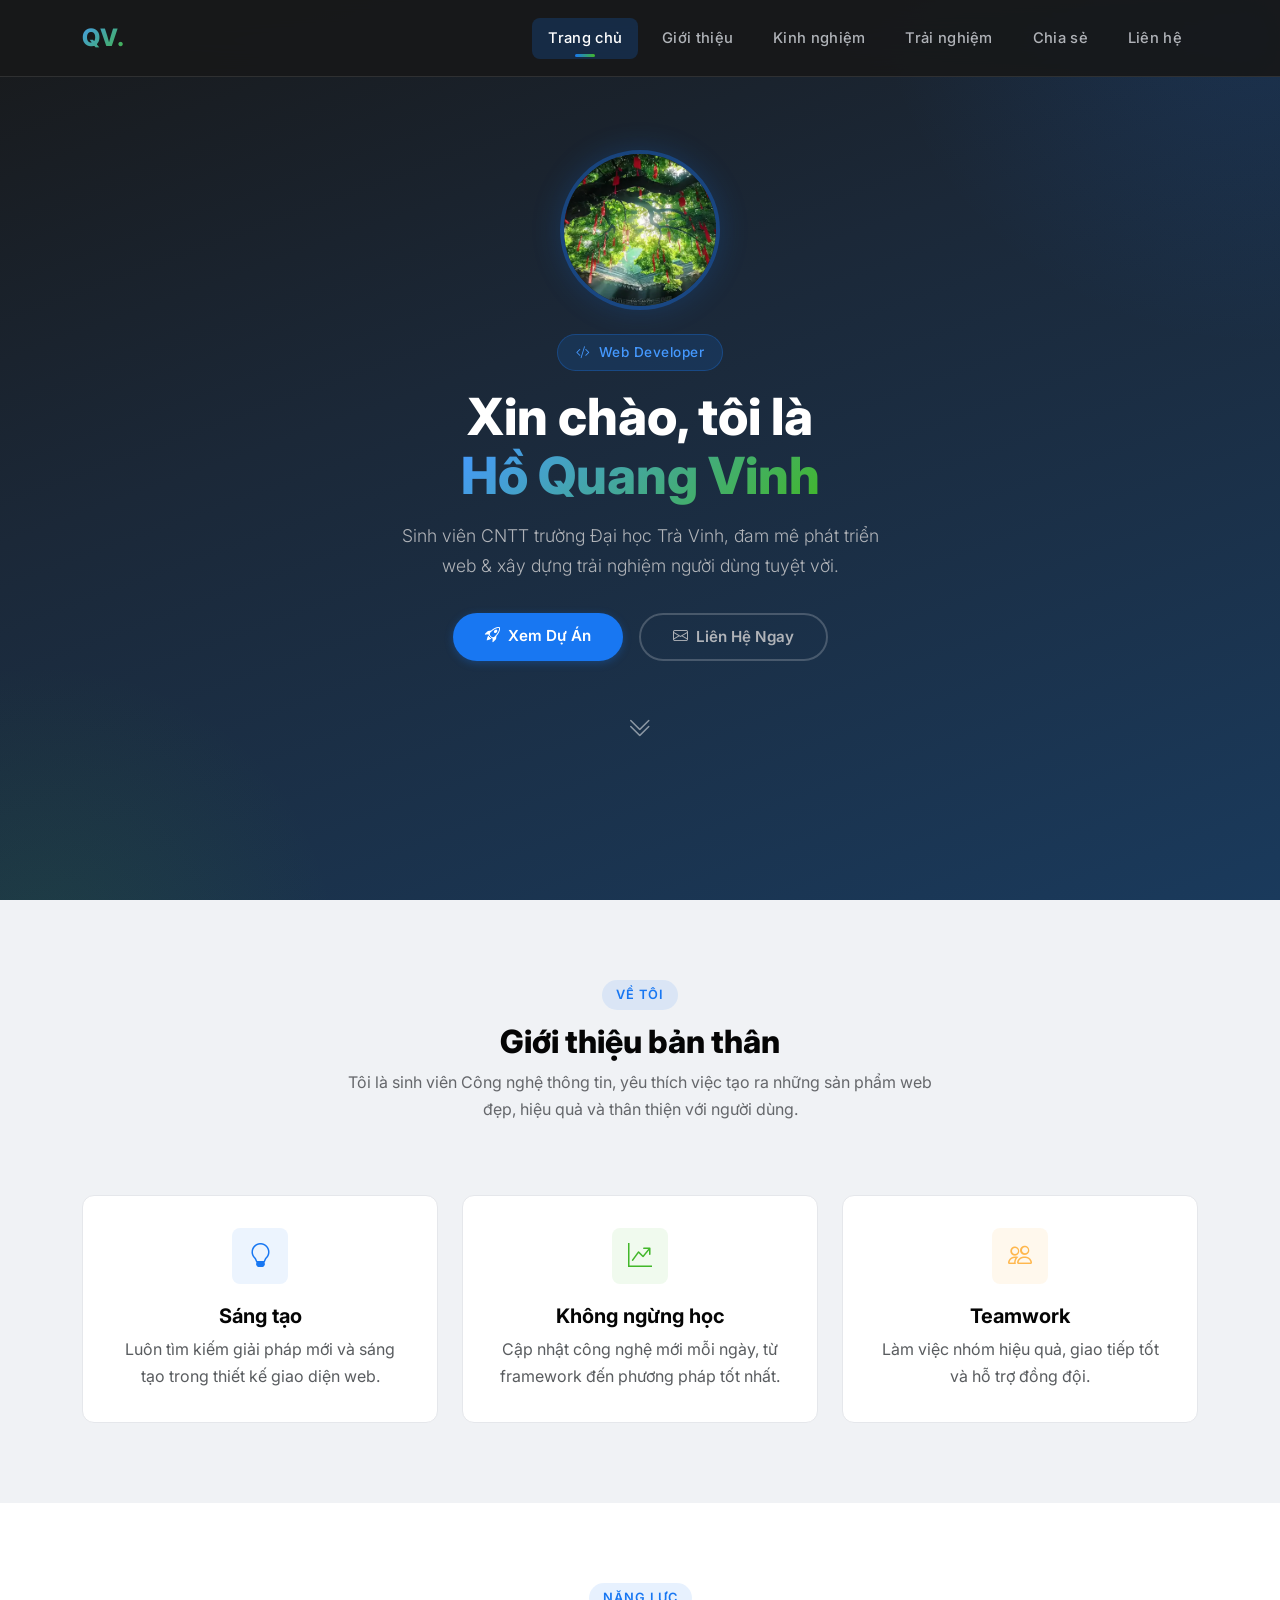
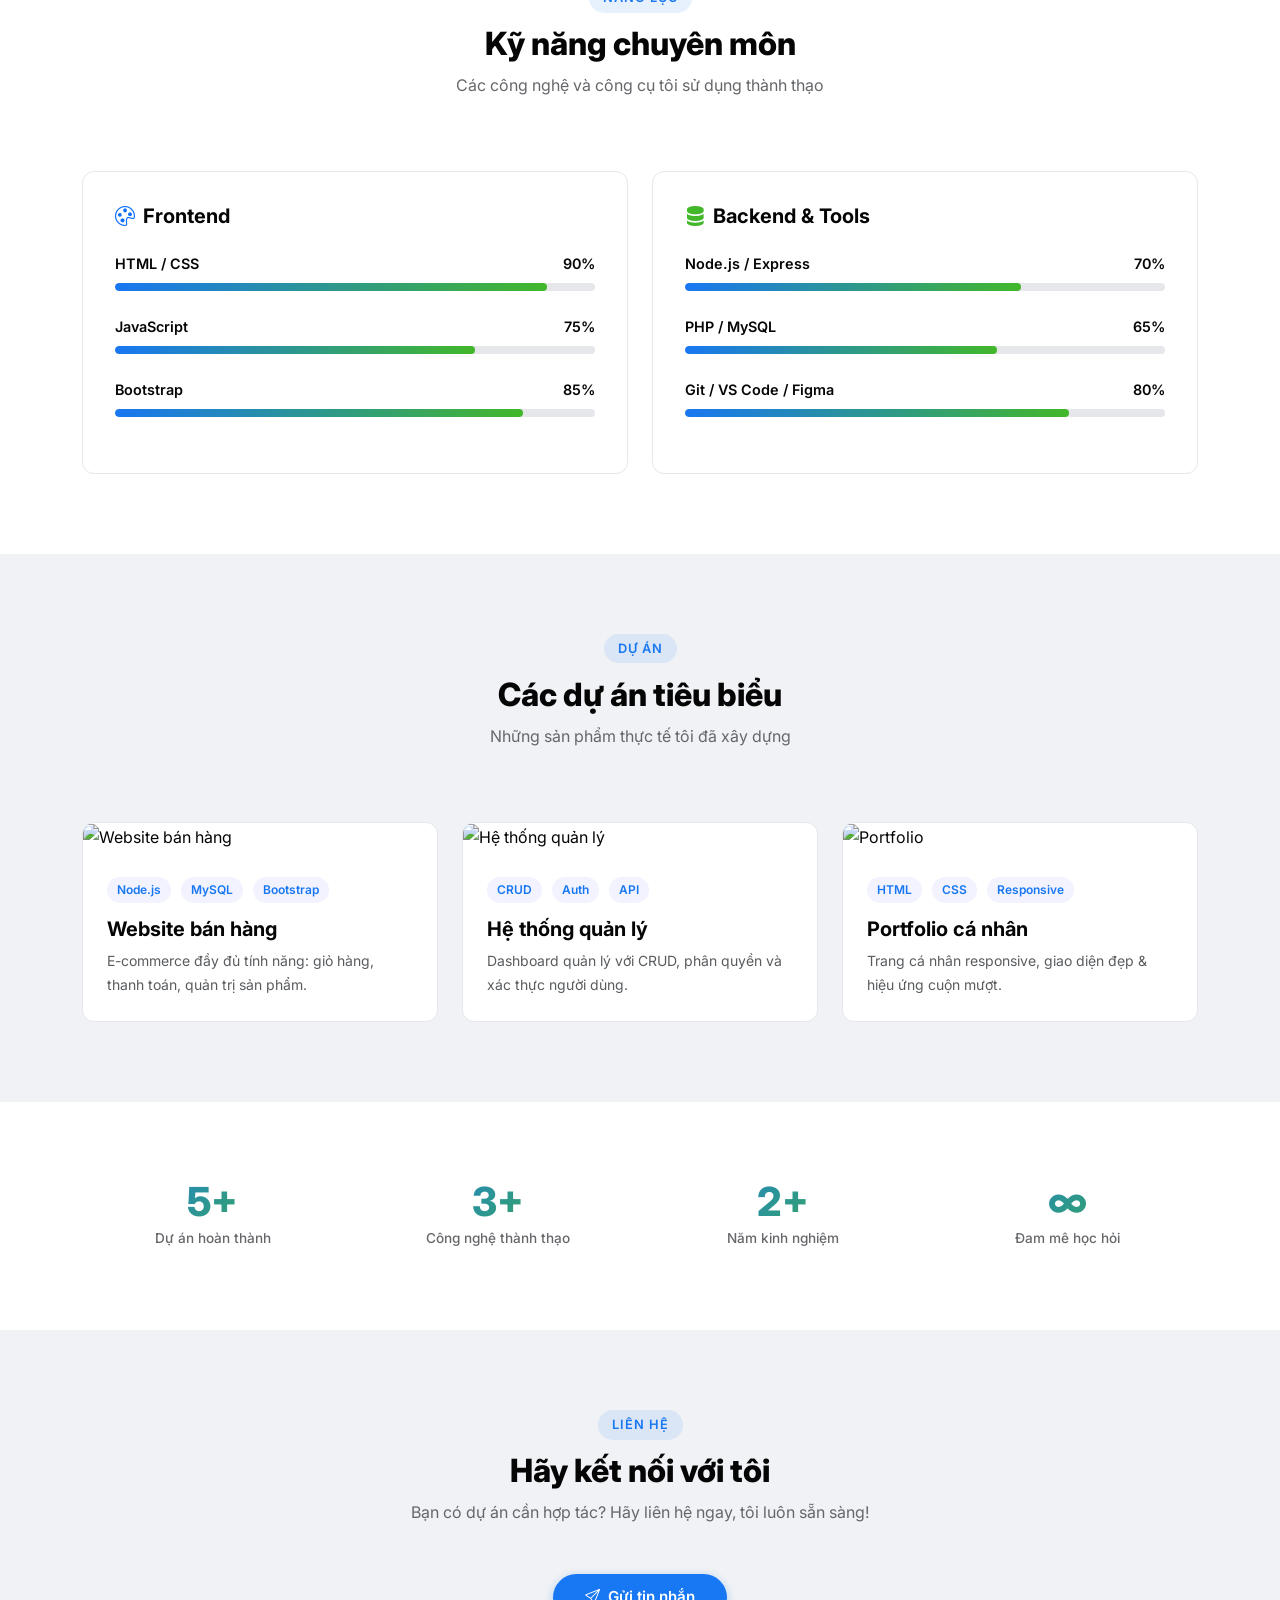
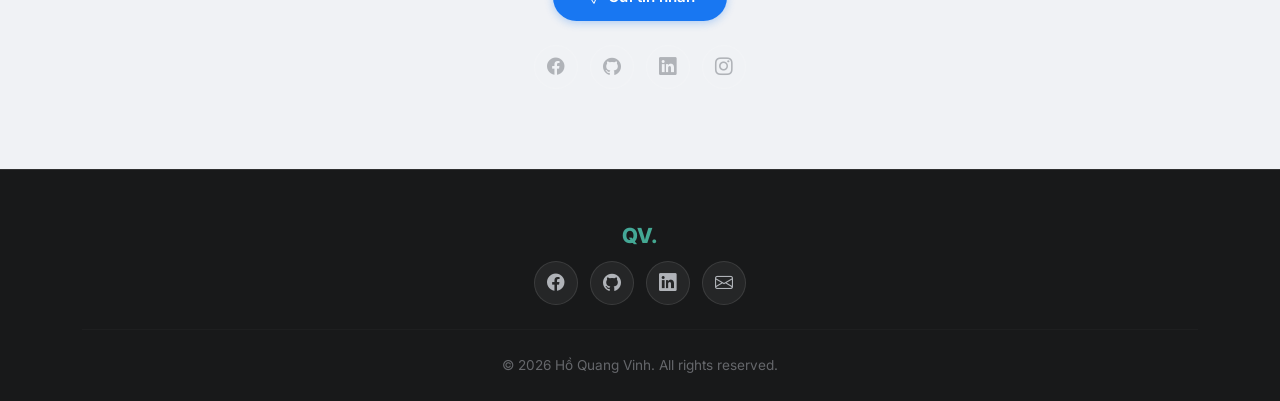
==== web_gtbt/index.html @ b5b209b2 "Upload du an Portfolio va Webme" ====
<!DOCTYPE html>
<html lang="vi">
<head>
    <meta charset="UTF-8">
    <meta name="viewport" content="width=device-width, initial-scale=1.0">
    <title>Hồ Quang Vinh | Portfolio</title>
    <meta name="description" content="Portfolio cá nhân của Hồ Quang Vinh - Sinh viên CNTT, Web Developer đam mê xây dựng trải nghiệm người dùng tuyệt vời.">

    <!-- Bootstrap 5.3 -->
    <link href="https://cdn.jsdelivr.net/npm/bootstrap@5.3.0/dist/css/bootstrap.min.css" rel="stylesheet">
    <!-- Bootstrap Icons -->
    <link href="https://cdn.jsdelivr.net/npm/bootstrap-icons@1.11.0/font/bootstrap-icons.css" rel="stylesheet">
    <!-- Custom CSS -->
    <link href="style.css" rel="stylesheet">
</head>
<body>

<!-- Navbar -->
<nav class="navbar navbar-expand-lg navbar-dark fixed-top navbar-portfolio" id="mainNav">
    <div class="container">
        <a class="navbar-brand" href="index.html">QV.</a>
        <button class="navbar-toggler border-0" data-bs-toggle="collapse" data-bs-target="#navMenu">
            <span class="navbar-toggler-icon"></span>
        </button>
        <div class="collapse navbar-collapse" id="navMenu">
            <ul class="navbar-nav ms-auto">
                <li class="nav-item"><a class="nav-link active" href="index.html">Trang chủ</a></li>
                <li class="nav-item"><a class="nav-link" href="Gioithieu.html">Giới thiệu</a></li>
                <li class="nav-item"><a class="nav-link" href="Kinhnghiem.html">Kinh nghiệm</a></li>
                <li class="nav-item"><a class="nav-link" href="Trainghiem.html">Trải nghiệm</a></li>
                <li class="nav-item"><a class="nav-link" href="Chiase.html">Chia sẻ</a></li>
                <li class="nav-item"><a class="nav-link" href="Lienhe.html">Liên hệ</a></li>
            </ul>
        </div>
    </div>
</nav>

<!-- Hero -->
<section class="hero text-center" id="hero">
    <div class="container hero-content">
        <div class="mb-4">
            <img src="image/158.WEBP" alt="Hồ Quang Vinh" class="avatar" id="heroAvatar">
        </div>
        <div class="hero-badge"><i class="bi bi-code-slash me-1"></i> Web Developer</div>
        <h1 class="hero-title">Xin chào, tôi là<br><span class="gradient-text">Hồ Quang Vinh</span></h1>
        <p class="hero-subtitle">
            Sinh viên CNTT trường Đại học Trà Vinh, đam mê phát triển web & xây dựng trải nghiệm người dùng tuyệt vời.
        </p>
        <div class="d-flex justify-content-center gap-3 flex-wrap">
            <a href="Trainghiem.html" class="btn btn-primary-custom">
                <i class="bi bi-rocket-takeoff me-2"></i>Xem Dự Án
            </a>
            <a href="Lienhe.html" class="btn btn-outline-custom">
                <i class="bi bi-envelope me-2"></i>Liên Hệ Ngay
            </a>
        </div>
        <div class="mt-5">
            <a href="#about" class="text-decoration-none scroll-indicator d-inline-block">
                <i class="bi bi-chevron-double-down text-white-50 fs-4"></i>
            </a>
        </div>
    </div>
</section>

<!-- About -->
<section id="about" class="section text-center">
    <div class="container">
        <div class="fade-up">
            <span class="section-badge">Về tôi</span>
            <h2 class="section-title">Giới thiệu bản thân</h2>
            <p class="section-subtitle mx-auto" style="max-width:600px">
                Tôi là sinh viên Công nghệ thông tin, yêu thích việc tạo ra những sản phẩm web đẹp, hiệu quả và thân thiện với người dùng.
            </p>
        </div>
        <div class="row g-4 mt-2 justify-content-center">
            <div class="col-md-4 fade-up">
                <div class="card-modern text-center">
                    <div class="card-icon mx-auto"><i class="bi bi-lightbulb"></i></div>
                    <h5 class="fw-bold">Sáng tạo</h5>
                    <p class="text-muted mb-0">Luôn tìm kiếm giải pháp mới và sáng tạo trong thiết kế giao diện web.</p>
                </div>
            </div>
            <div class="col-md-4 fade-up">
                <div class="card-modern text-center">
                    <div class="card-icon accent mx-auto"><i class="bi bi-graph-up-arrow"></i></div>
                    <h5 class="fw-bold">Không ngừng học</h5>
                    <p class="text-muted mb-0">Cập nhật công nghệ mới mỗi ngày, từ framework đến phương pháp tốt nhất.</p>
                </div>
            </div>
            <div class="col-md-4 fade-up">
                <div class="card-modern text-center">
                    <div class="card-icon warning mx-auto"><i class="bi bi-people"></i></div>
                    <h5 class="fw-bold">Teamwork</h5>
                    <p class="text-muted mb-0">Làm việc nhóm hiệu quả, giao tiếp tốt và hỗ trợ đồng đội.</p>
                </div>
            </div>
        </div>
    </div>
</section>

<!-- Skills -->
<section id="skills" class="section" style="background: var(--bg-section-alt);">
    <div class="container">
        <div class="text-center fade-up">
            <span class="section-badge">Năng lực</span>
            <h2 class="section-title">Kỹ năng chuyên môn</h2>
            <p class="section-subtitle">Các công nghệ và công cụ tôi sử dụng thành thạo</p>
        </div>
        <div class="row g-4 mt-2">
            <div class="col-lg-6 fade-up">
                <div class="card-modern">
                    <h5 class="fw-bold mb-4"><i class="bi bi-palette me-2 text-primary"></i>Frontend</h5>
                    <div class="skill-bar">
                        <div class="skill-name"><span>HTML / CSS</span><span>90%</span></div>
                        <div class="bar-outer"><div class="bar-inner" data-width="90%"></div></div>
                    </div>
                    <div class="skill-bar">
                        <div class="skill-name"><span>JavaScript</span><span>75%</span></div>
                        <div class="bar-outer"><div class="bar-inner" data-width="75%"></div></div>
                    </div>
                    <div class="skill-bar">
                        <div class="skill-name"><span>Bootstrap</span><span>85%</span></div>
                        <div class="bar-outer"><div class="bar-inner" data-width="85%"></div></div>
                    </div>
                </div>
            </div>
            <div class="col-lg-6 fade-up">
                <div class="card-modern">
                    <h5 class="fw-bold mb-4"><i class="bi bi-server me-2" style="color:var(--accent)"></i>Backend & Tools</h5>
                    <div class="skill-bar">
                        <div class="skill-name"><span>Node.js / Express</span><span>70%</span></div>
                        <div class="bar-outer"><div class="bar-inner" data-width="70%"></div></div>
                    </div>
                    <div class="skill-bar">
                        <div class="skill-name"><span>PHP / MySQL</span><span>65%</span></div>
                        <div class="bar-outer"><div class="bar-inner" data-width="65%"></div></div>
                    </div>
                    <div class="skill-bar">
                        <div class="skill-name"><span>Git / VS Code / Figma</span><span>80%</span></div>
                        <div class="bar-outer"><div class="bar-inner" data-width="80%"></div></div>
                    </div>
                </div>
            </div>
        </div>
    </div>
</section>

<!-- Projects -->
<section id="projects" class="section">
    <div class="container">
        <div class="text-center fade-up">
            <span class="section-badge">Dự án</span>
            <h2 class="section-title">Các dự án tiêu biểu</h2>
            <p class="section-subtitle">Những sản phẩm thực tế tôi đã xây dựng</p>
        </div>
        <div class="row g-4 mt-2">
            <div class="col-md-4 fade-up">
                <div class="project-card">
                    <div class="project-img-wrapper">
                        <img src="https://images.unsplash.com/photo-1556742049-0cfed4f6a45d?w=600&h=400&fit=crop" class="project-img" alt="Website bán hàng">
                    </div>
                    <div class="project-body">
                        <div class="mb-2">
                            <span class="project-tag">Node.js</span>
                            <span class="project-tag">MySQL</span>
                            <span class="project-tag">Bootstrap</span>
                        </div>
                        <h5 class="fw-bold">Website bán hàng</h5>
                        <p class="text-muted small mb-0">E-commerce đầy đủ tính năng: giỏ hàng, thanh toán, quản trị sản phẩm.</p>
                    </div>
                </div>
            </div>
            <div class="col-md-4 fade-up">
                <div class="project-card">
                    <div class="project-img-wrapper">
                        <img src="https://images.unsplash.com/photo-1551288049-bebda4e38f71?w=600&h=400&fit=crop" class="project-img" alt="Hệ thống quản lý">
                    </div>
                    <div class="project-body">
                        <div class="mb-2">
                            <span class="project-tag">CRUD</span>
                            <span class="project-tag">Auth</span>
                            <span class="project-tag">API</span>
                        </div>
                        <h5 class="fw-bold">Hệ thống quản lý</h5>
                        <p class="text-muted small mb-0">Dashboard quản lý với CRUD, phân quyền và xác thực người dùng.</p>
                    </div>
                </div>
            </div>
            <div class="col-md-4 fade-up">
                <div class="project-card">
                    <div class="project-img-wrapper">
                        <img src="https://images.unsplash.com/photo-1467232004584-a241de8bcf5d?w=600&h=400&fit=crop" class="project-img" alt="Portfolio">
                    </div>
                    <div class="project-body">
                        <div class="mb-2">
                            <span class="project-tag">HTML</span>
                            <span class="project-tag">CSS</span>
                            <span class="project-tag">Responsive</span>
                        </div>
                        <h5 class="fw-bold">Portfolio cá nhân</h5>
                        <p class="text-muted small mb-0">Trang cá nhân responsive, giao diện đẹp & hiệu ứng cuộn mượt.</p>
                    </div>
                </div>
            </div>
        </div>
    </div>
</section>

<!-- Stats -->
<section class="section" style="background: var(--bg-section-alt);">
    <div class="container">
        <div class="row g-4 text-center">
            <div class="col-6 col-md-3 fade-up">
                <div class="stat-number">5+</div>
                <div class="stat-label">Dự án hoàn thành</div>
            </div>
            <div class="col-6 col-md-3 fade-up">
                <div class="stat-number">3+</div>
                <div class="stat-label">Công nghệ thành thạo</div>
            </div>
            <div class="col-6 col-md-3 fade-up">
                <div class="stat-number">2+</div>
                <div class="stat-label">Năm kinh nghiệm</div>
            </div>
            <div class="col-6 col-md-3 fade-up">
                <div class="stat-number">∞</div>
                <div class="stat-label">Đam mê học hỏi</div>
            </div>
        </div>
    </div>
</section>

<!-- Contact CTA -->
<section id="contact" class="section text-center">
    <div class="container fade-up">
        <span class="section-badge">Liên hệ</span>
        <h2 class="section-title">Hãy kết nối với tôi</h2>
        <p class="section-subtitle mx-auto" style="max-width:500px">
            Bạn có dự án cần hợp tác? Hãy liên hệ ngay, tôi luôn sẵn sàng!
        </p>
        <div class="d-flex justify-content-center gap-3 flex-wrap mb-4">
            <a href="Lienhe.html" class="btn btn-primary-custom btn-lg">
                <i class="bi bi-send me-2"></i>Gửi tin nhắn
            </a>
        </div>
        <div class="social-links mt-3">
            <a href="#" aria-label="Facebook"><i class="bi bi-facebook"></i></a>
            <a href="#" aria-label="GitHub"><i class="bi bi-github"></i></a>
            <a href="#" aria-label="LinkedIn"><i class="bi bi-linkedin"></i></a>
            <a href="#" aria-label="Instagram"><i class="bi bi-instagram"></i></a>
        </div>
    </div>
</section>

<!-- Footer -->
<footer class="footer-portfolio">
    <div class="container text-center">
        <div class="footer-brand">QV.</div>
        <div class="social-links mb-3">
            <a href="#"><i class="bi bi-facebook"></i></a>
            <a href="#"><i class="bi bi-github"></i></a>
            <a href="#"><i class="bi bi-linkedin"></i></a>
            <a href="#"><i class="bi bi-envelope"></i></a>
        </div>
        <hr class="footer-divider">
        <p class="footer-text mb-0">© 2026 Hồ Quang Vinh. All rights reserved.</p>
    </div>
</footer>

<!-- Bootstrap JS -->
<script src="https://cdn.jsdelivr.net/npm/bootstrap@5.3.0/dist/js/bootstrap.bundle.min.js"></script>

<!-- Shared Scripts -->
<script>
// Navbar scroll effect
window.addEventListener('scroll', () => {
    const nav = document.getElementById('mainNav');
    nav.classList.toggle('scrolled', window.scrollY > 50);
});

// Fade-up on scroll
const observer = new IntersectionObserver((entries) => {
    entries.forEach(entry => {
        if (entry.isIntersecting) {
            entry.target.classList.add('visible');
        }
    });
}, { threshold: 0.15 });

document.querySelectorAll('.fade-up').forEach(el => observer.observe(el));

// Skill bars animation
const barObserver = new IntersectionObserver((entries) => {
    entries.forEach(entry => {
        if (entry.isIntersecting) {
            const bar = entry.target;
            bar.style.width = bar.dataset.width;
            bar.classList.add('animated');
        }
    });
}, { threshold: 0.5 });

document.querySelectorAll('.bar-inner').forEach(el => barObserver.observe(el));
</script>

</body>
</html>
---- web_gtbt/style.css ----
/* ========================================
   PORTFOLIO - HỒ QUANG VINH
   Shared Design System
   ======================================== */

/* Google Font */
@import url('https://fonts.googleapis.com/css2?family=Inter:wght@300;400;500;600;700;800;900&display=swap');

/* ---- CSS Variables (Facebook Style) ---- */
:root {
    --primary: #1877F2;
    --primary-light: #4599FF;
    --primary-dark: #1264D4;
    --accent: #42B72A;
    --accent-light: #5BD142;
    --bg-dark: #18191A;
    --bg-card: #242526;
    --bg-card-hover: #3A3B3C;
    --bg-light: #F0F2F5;
    --bg-section-alt: #FFFFFF;
    --text-white: #FFFFFF;
    --text-light: #B0B3B8;
    --text-muted: #65676B;
    --text-dark: #050505;
    --border-subtle: rgba(255,255,255,0.1);
    --glass-bg: rgba(255,255,255,0.05);
    --shadow-sm: 0 1px 2px rgba(0,0,0,0.1);
    --shadow-md: 0 2px 12px rgba(0,0,0,0.1);
    --shadow-lg: 0 8px 30px rgba(0,0,0,0.15);
    --shadow-glow: 0 0 30px rgba(24,119,242,0.15);
    --radius-sm: 8px;
    --radius-md: 12px;
    --radius-lg: 16px;
    --radius-full: 50px;
    --transition: all 0.3s cubic-bezier(0.4, 0, 0.2, 1);
}

/* ---- Reset & Base ---- */
*, *::before, *::after { box-sizing: border-box; }

html {
    scroll-behavior: smooth;
    scroll-padding-top: 80px;
}

body {
    font-family: 'Inter', sans-serif;
    background-color: var(--bg-light);
    color: var(--text-dark);
    margin: 0;
    line-height: 1.7;
    overflow-x: hidden;
}

/* ---- Navbar ---- */
.navbar-portfolio {
    backdrop-filter: blur(20px) saturate(180%);
    -webkit-backdrop-filter: blur(20px) saturate(180%);
    background: rgba(24, 25, 26, 0.95) !important;
    padding: 0.8rem 0;
    transition: var(--transition);
    border-bottom: 1px solid var(--border-subtle);
    z-index: 1050;
}

.navbar-portfolio.scrolled {
    padding: 0.5rem 0;
    box-shadow: 0 4px 30px rgba(0,0,0,0.3);
}

.navbar-portfolio .navbar-brand {
    font-size: 1.5rem;
    font-weight: 800;
    letter-spacing: 1px;
    background: linear-gradient(135deg, var(--primary-light), var(--accent));
    -webkit-background-clip: text;
    -webkit-text-fill-color: transparent;
    background-clip: text;
}

.navbar-portfolio .nav-link {
    font-size: 0.92rem;
    font-weight: 500;
    color: var(--text-light) !important;
    margin-left: 8px;
    padding: 0.5rem 1rem !important;
    border-radius: var(--radius-sm);
    transition: var(--transition);
    position: relative;
    letter-spacing: 0.3px;
}

.navbar-portfolio .nav-link:hover,
.navbar-portfolio .nav-link.active {
    color: var(--text-white) !important;
    background: rgba(24, 119, 242, 0.2);
}

.navbar-portfolio .nav-link.active::before {
    content: '';
    position: absolute;
    bottom: 2px;
    left: 50%;
    transform: translateX(-50%);
    width: 20px;
    height: 3px;
    border-radius: 2px;
    background: linear-gradient(90deg, var(--primary), var(--accent));
}

/* ---- Hero Section ---- */
.hero {
    min-height: 100vh;
    background: linear-gradient(160deg, #18191A 0%, #1B2838 40%, #1A3A5C 100%);
    color: var(--text-white);
    display: flex;
    align-items: center;
    position: relative;
    overflow: hidden;
}

.hero::before {
    content: '';
    position: absolute;
    top: -50%;
    right: -30%;
    width: 800px;
    height: 800px;
    background: radial-gradient(circle, rgba(24,119,242,0.15) 0%, transparent 70%);
    border-radius: 50%;
    animation: float-blob 8s ease-in-out infinite;
}

.hero::after {
    content: '';
    position: absolute;
    bottom: -40%;
    left: -20%;
    width: 600px;
    height: 600px;
    background: radial-gradient(circle, rgba(66,183,42,0.1) 0%, transparent 70%);
    border-radius: 50%;
    animation: float-blob 10s ease-in-out infinite reverse;
}

@keyframes float-blob {
    0%, 100% { transform: translate(0, 0) scale(1); }
    33% { transform: translate(30px, -30px) scale(1.05); }
    66% { transform: translate(-20px, 20px) scale(0.95); }
}

.hero-content {
    position: relative;
    z-index: 2;
}

.avatar {
    width: 160px;
    height: 160px;
    object-fit: cover;
    border-radius: 50%;
    border: 4px solid rgba(24, 119, 242, 0.4);
    transition: var(--transition);
    box-shadow: 0 0 30px rgba(24, 119, 242, 0.2);
}

.avatar:hover {
    transform: scale(1.05);
    border-color: var(--accent);
    box-shadow: 0 0 40px rgba(66, 183, 42, 0.3);
}

.hero-badge {
    display: inline-block;
    padding: 6px 18px;
    border-radius: var(--radius-full);
    background: rgba(24, 119, 242, 0.15);
    border: 1px solid rgba(24, 119, 242, 0.3);
    color: var(--primary-light);
    font-size: 0.85rem;
    font-weight: 500;
    letter-spacing: 0.5px;
    margin-bottom: 1rem;
}

.hero-title {
    font-size: 3.2rem;
    font-weight: 800;
    line-height: 1.15;
    margin-bottom: 1rem;
}

.hero-title .gradient-text {
    background: linear-gradient(135deg, var(--primary-light), var(--accent));
    -webkit-background-clip: text;
    -webkit-text-fill-color: transparent;
    background-clip: text;
}

.hero-subtitle {
    font-size: 1.1rem;
    color: var(--text-light);
    font-weight: 300;
    max-width: 500px;
    margin: 0 auto 2rem;
}

/* ---- Buttons ---- */
.btn-primary-custom {
    background: var(--primary);
    color: white;
    border: none;
    padding: 12px 32px;
    border-radius: var(--radius-full);
    font-weight: 600;
    font-size: 0.95rem;
    transition: var(--transition);
    box-shadow: 0 2px 8px rgba(24, 119, 242, 0.3);
}

.btn-primary-custom:hover {
    transform: translateY(-2px);
    box-shadow: 0 4px 16px rgba(24, 119, 242, 0.4);
    color: white;
    background: var(--primary-dark);
}

.btn-outline-custom {
    background: transparent;
    color: var(--text-light);
    border: 2px solid rgba(255,255,255,0.2);
    padding: 11px 32px;
    border-radius: var(--radius-full);
    font-weight: 600;
    font-size: 0.95rem;
    transition: var(--transition);
}

.btn-outline-custom:hover {
    background: rgba(255,255,255,0.08);
    color: white;
    border-color: rgba(255,255,255,0.4);
    transform: translateY(-2px);
}

/* ---- Scroll Down Arrow ---- */
.scroll-indicator {
    animation: bounce-arrow 2s infinite;
}

@keyframes bounce-arrow {
    0%, 20%, 50%, 80%, 100% { transform: translateY(0); }
    40% { transform: translateY(-8px); }
    60% { transform: translateY(-4px); }
}

/* ---- Page Header (Sub pages) ---- */
.page-header {
    padding: 140px 0 60px;
    background: linear-gradient(160deg, #18191A 0%, #1B2838 50%, #1A3A5C 100%);
    color: white;
    position: relative;
    overflow: hidden;
}

.page-header::before {
    content: '';
    position: absolute;
    top: -200px;
    right: -100px;
    width: 500px;
    height: 500px;
    background: radial-gradient(circle, rgba(24,119,242,0.12) 0%, transparent 70%);
    border-radius: 50%;
}

.page-header h1 {
    font-size: 2.5rem;
    font-weight: 800;
}

.page-header .breadcrumb-text {
    color: var(--text-light);
    font-size: 0.9rem;
}

.page-header .breadcrumb-text a {
    color: var(--primary-light);
    text-decoration: none;
}

/* ---- Section ---- */
.section {
    padding: 80px 0;
}

.section-title {
    font-size: 2rem;
    font-weight: 800;
    margin-bottom: 0.5rem;
    color: var(--text-dark);
}

.section-subtitle {
    color: var(--text-muted);
    font-size: 1rem;
    margin-bottom: 3rem;
}

.section-badge {
    display: inline-block;
    padding: 4px 14px;
    border-radius: var(--radius-full);
    background: rgba(24, 119, 242, 0.1);
    color: var(--primary);
    font-size: 0.8rem;
    font-weight: 600;
    letter-spacing: 1px;
    text-transform: uppercase;
    margin-bottom: 0.8rem;
}

/* ---- Cards ---- */
.card-modern {
    background: white;
    border: 1px solid #E5E7EB;
    border-radius: var(--radius-md);
    padding: 2rem;
    transition: var(--transition);
    position: relative;
    overflow: hidden;
}

.card-modern::before {
    content: '';
    position: absolute;
    top: 0; left: 0;
    width: 100%;
    height: 3px;
    background: linear-gradient(90deg, var(--primary), var(--accent));
    opacity: 0;
    transition: var(--transition);
}

.card-modern:hover {
    transform: translateY(-6px);
    box-shadow: var(--shadow-md);
    border-color: transparent;
}

.card-modern:hover::before {
    opacity: 1;
}

.card-icon {
    width: 56px;
    height: 56px;
    border-radius: var(--radius-sm);
    display: flex;
    align-items: center;
    justify-content: center;
    font-size: 1.5rem;
    margin-bottom: 1.2rem;
    background: rgba(24, 119, 242, 0.08);
    color: var(--primary);
}

.card-icon.accent {
    background: rgba(66, 183, 42, 0.08);
    color: var(--accent);
}

.card-icon.warning {
    background: rgba(255, 183, 77, 0.1);
    color: #FFB74D;
}

/* ---- Project Card ---- */
.project-card {
    background: white;
    border-radius: var(--radius-md);
    overflow: hidden;
    border: 1px solid #E5E7EB;
    transition: var(--transition);
}

.project-card:hover {
    transform: translateY(-8px);
    box-shadow: var(--shadow-lg);
}

.project-card .project-img {
    width: 100%;
    height: 200px;
    object-fit: cover;
    transition: var(--transition);
}

.project-card:hover .project-img {
    transform: scale(1.05);
}

.project-card .project-img-wrapper {
    overflow: hidden;
}

.project-card .project-body {
    padding: 1.5rem;
}

.project-card .project-tag {
    display: inline-block;
    padding: 3px 10px;
    border-radius: var(--radius-full);
    font-size: 0.75rem;
    font-weight: 600;
    background: rgba(108, 99, 255, 0.08);
    color: var(--primary);
    margin-right: 6px;
    margin-bottom: 6px;
}

/* ---- Timeline ---- */
.timeline {
    position: relative;
    padding-left: 40px;
}

.timeline::before {
    content: '';
    position: absolute;
    left: 15px;
    top: 0;
    bottom: 0;
    width: 2px;
    background: linear-gradient(180deg, var(--primary), var(--accent));
    border-radius: 2px;
}

.timeline-item {
    position: relative;
    margin-bottom: 2.5rem;
    padding: 1.5rem;
    background: white;
    border-radius: var(--radius-md);
    border: 1px solid #E5E7EB;
    transition: var(--transition);
}

.timeline-item:hover {
    transform: translateX(6px);
    box-shadow: var(--shadow-md);
}

.timeline-item::before {
    content: '';
    position: absolute;
    left: -33px;
    top: 24px;
    width: 14px;
    height: 14px;
    border-radius: 50%;
    background: var(--primary);
    border: 3px solid var(--bg-light);
    box-shadow: 0 0 0 3px rgba(24,119,242,0.2);
}

.timeline-date {
    display: inline-block;
    padding: 3px 12px;
    border-radius: var(--radius-full);
    background: rgba(108, 99, 255, 0.08);
    color: var(--primary);
    font-size: 0.8rem;
    font-weight: 600;
    margin-bottom: 0.5rem;
}

/* ---- Skills Bar ---- */
.skill-bar {
    margin-bottom: 1.5rem;
}

.skill-bar .skill-name {
    font-weight: 600;
    font-size: 0.9rem;
    margin-bottom: 0.4rem;
    display: flex;
    justify-content: space-between;
}

.skill-bar .bar-outer {
    height: 8px;
    background: #E5E7EB;
    border-radius: 10px;
    overflow: hidden;
}

.skill-bar .bar-inner {
    height: 100%;
    border-radius: 10px;
    background: linear-gradient(90deg, var(--primary), var(--accent));
    transition: width 1.5s ease;
    width: 0;
}

.skill-bar .bar-inner.animated {
    /* width set via inline style */
}

/* ---- Contact Form ---- */
.form-modern .form-control {
    border: 2px solid #E5E7EB;
    border-radius: var(--radius-sm);
    padding: 14px 18px;
    font-size: 0.95rem;
    transition: var(--transition);
    background: white;
}

.form-modern .form-control:focus {
    border-color: var(--primary);
    box-shadow: 0 0 0 4px rgba(24, 119, 242, 0.1);
}

.form-modern .form-label {
    font-weight: 600;
    font-size: 0.85rem;
    color: var(--text-dark);
    margin-bottom: 0.4rem;
}

/* ---- Blog Card ---- */
.blog-card {
    background: white;
    border-radius: var(--radius-md);
    overflow: hidden;
    border: 1px solid #E5E7EB;
    transition: var(--transition);
}

.blog-card:hover {
    transform: translateY(-6px);
    box-shadow: var(--shadow-md);
}

.blog-card .blog-body {
    padding: 1.5rem;
}

.blog-card .blog-category {
    display: inline-block;
    padding: 3px 10px;
    border-radius: var(--radius-full);
    font-size: 0.75rem;
    font-weight: 600;
    background: rgba(108, 99, 255, 0.08);
    color: var(--primary);
    margin-bottom: 0.8rem;
}

.blog-card .blog-title {
    font-size: 1.1rem;
    font-weight: 700;
    margin-bottom: 0.5rem;
}

.blog-card .blog-meta {
    font-size: 0.8rem;
    color: var(--text-muted);
}

/* ---- Contact Info Card ---- */
.contact-info-card {
    display: flex;
    align-items: center;
    gap: 1rem;
    padding: 1.2rem 1.5rem;
    background: white;
    border-radius: var(--radius-md);
    border: 1px solid #E5E7EB;
    transition: var(--transition);
    margin-bottom: 1rem;
}

.contact-info-card:hover {
    transform: translateX(6px);
    box-shadow: var(--shadow-sm);
    border-color: var(--primary);
}

.contact-info-card .icon-box {
    width: 48px;
    height: 48px;
    border-radius: var(--radius-sm);
    display: flex;
    align-items: center;
    justify-content: center;
    font-size: 1.2rem;
    background: rgba(108, 99, 255, 0.08);
    color: var(--primary);
    flex-shrink: 0;
}

/* ---- Social Links ---- */
.social-links a {
    display: inline-flex;
    align-items: center;
    justify-content: center;
    width: 44px;
    height: 44px;
    border-radius: 50%;
    background: rgba(255,255,255,0.06);
    color: var(--text-light);
    font-size: 1.1rem;
    transition: var(--transition);
    margin: 0 4px;
    border: 1px solid var(--border-subtle);
}

.social-links a:hover {
    background: var(--primary);
    color: white;
    transform: translateY(-3px);
    box-shadow: 0 4px 12px rgba(24, 119, 242, 0.4);
}

/* ---- Footer ---- */
.footer-portfolio {
    background: var(--bg-dark);
    color: var(--text-light);
    padding: 3rem 0 1.5rem;
    border-top: 1px solid var(--border-subtle);
}

.footer-portfolio .footer-brand {
    font-size: 1.3rem;
    font-weight: 800;
    background: linear-gradient(135deg, var(--primary-light), var(--accent));
    -webkit-background-clip: text;
    -webkit-text-fill-color: transparent;
    background-clip: text;
    margin-bottom: 0.5rem;
}

.footer-portfolio .footer-text {
    font-size: 0.85rem;
    color: var(--text-muted);
}

.footer-portfolio .footer-divider {
    border-color: var(--border-subtle);
    margin: 1.5rem 0;
}

/* ---- Fade-in Animation ---- */
.fade-up {
    opacity: 0;
    transform: translateY(30px);
    transition: opacity 0.7s ease, transform 0.7s ease;
}

.fade-up.visible {
    opacity: 1;
    transform: translateY(0);
}

/* ---- Stats ---- */
.stat-number {
    font-size: 2.5rem;
    font-weight: 800;
    background: linear-gradient(135deg, var(--primary), var(--accent));
    -webkit-background-clip: text;
    -webkit-text-fill-color: transparent;
    background-clip: text;
    line-height: 1;
}

.stat-label {
    font-size: 0.85rem;
    color: var(--text-muted);
    font-weight: 500;
    margin-top: 0.3rem;
}

/* ---- Responsive ---- */
@media (max-width: 768px) {
    .hero-title { font-size: 2.2rem; }
    .hero-subtitle { font-size: 0.95rem; }
    .avatar { width: 120px; height: 120px; }
    .section { padding: 60px 0; }
    .page-header { padding: 120px 0 40px; }
    .page-header h1 { font-size: 1.8rem; }
    .section-title { font-size: 1.6rem; }
    .navbar-portfolio .nav-link { margin-left: 0; }
    .stat-number { font-size: 2rem; }
}

@media (max-width: 576px) {
    .hero-title { font-size: 1.8rem; }
    .timeline { padding-left: 30px; }
    .timeline::before { left: 10px; }
    .timeline-item::before { left: -28px; }
}
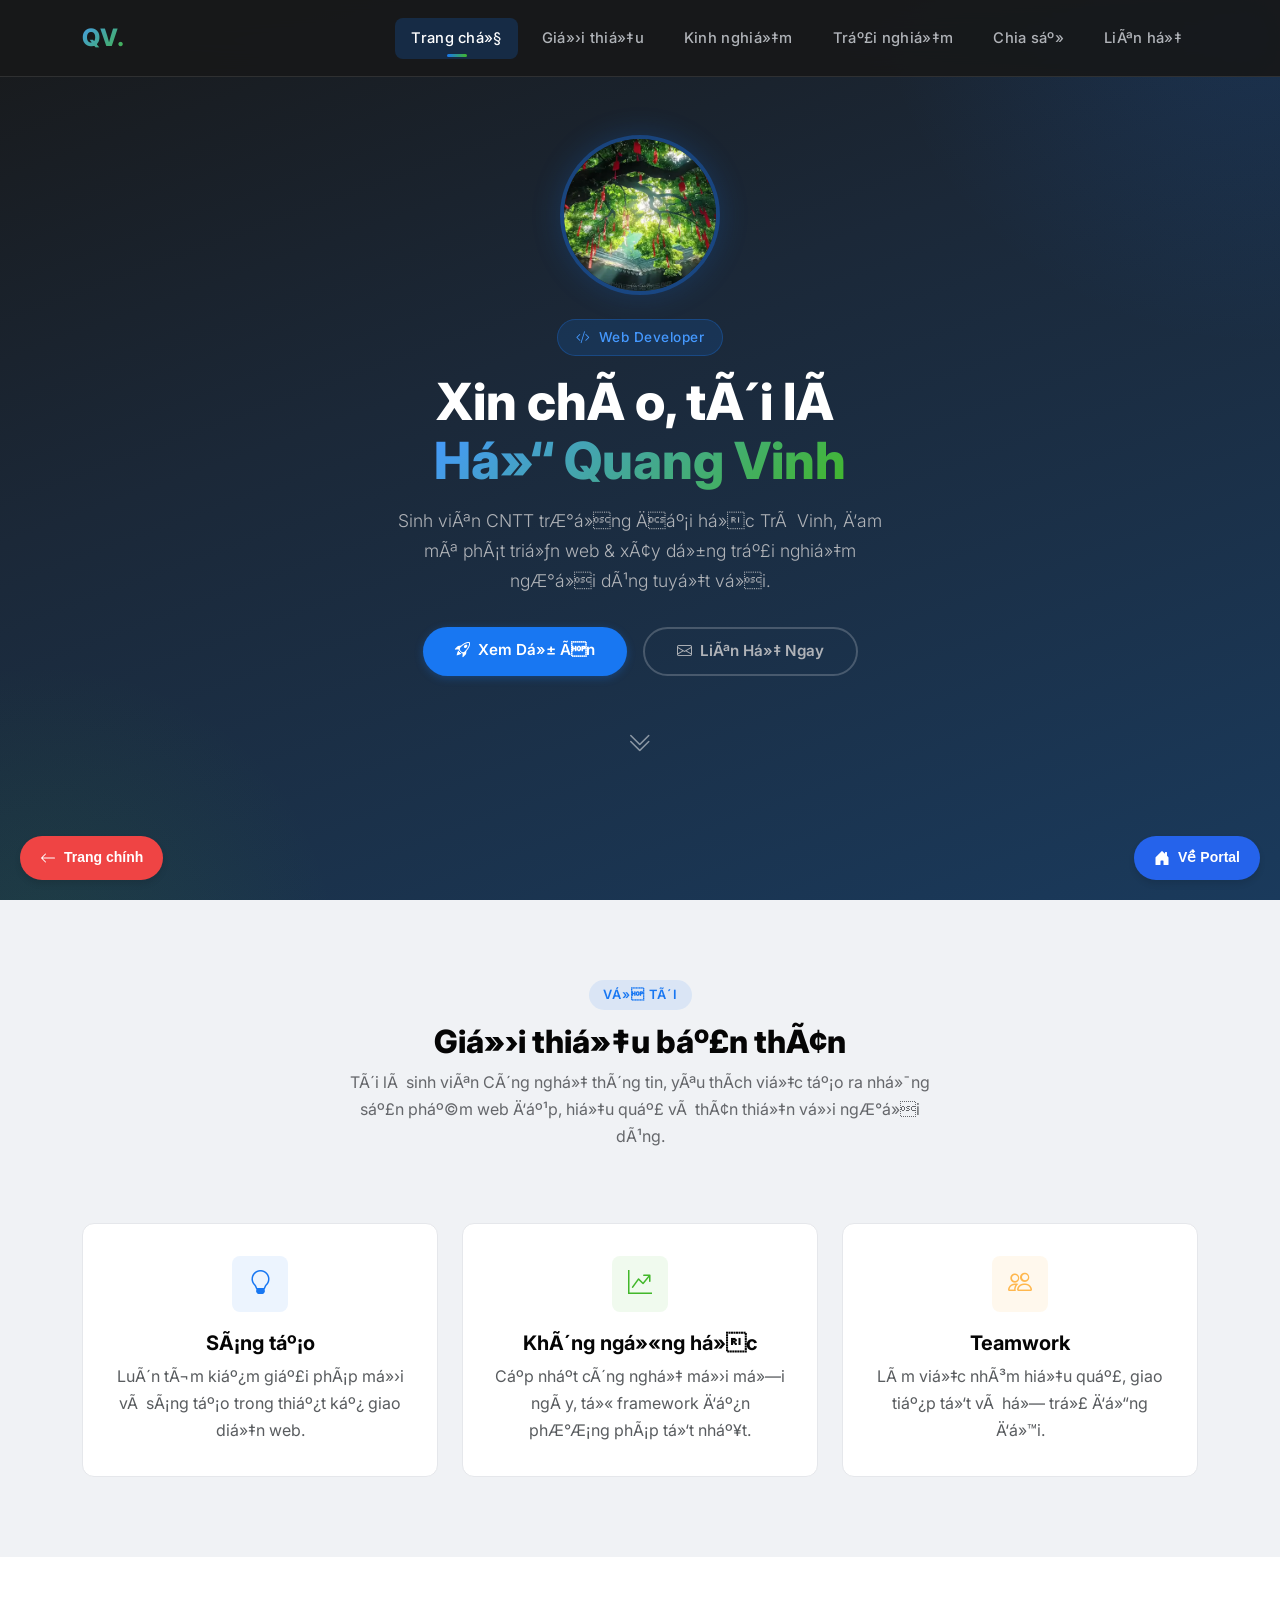
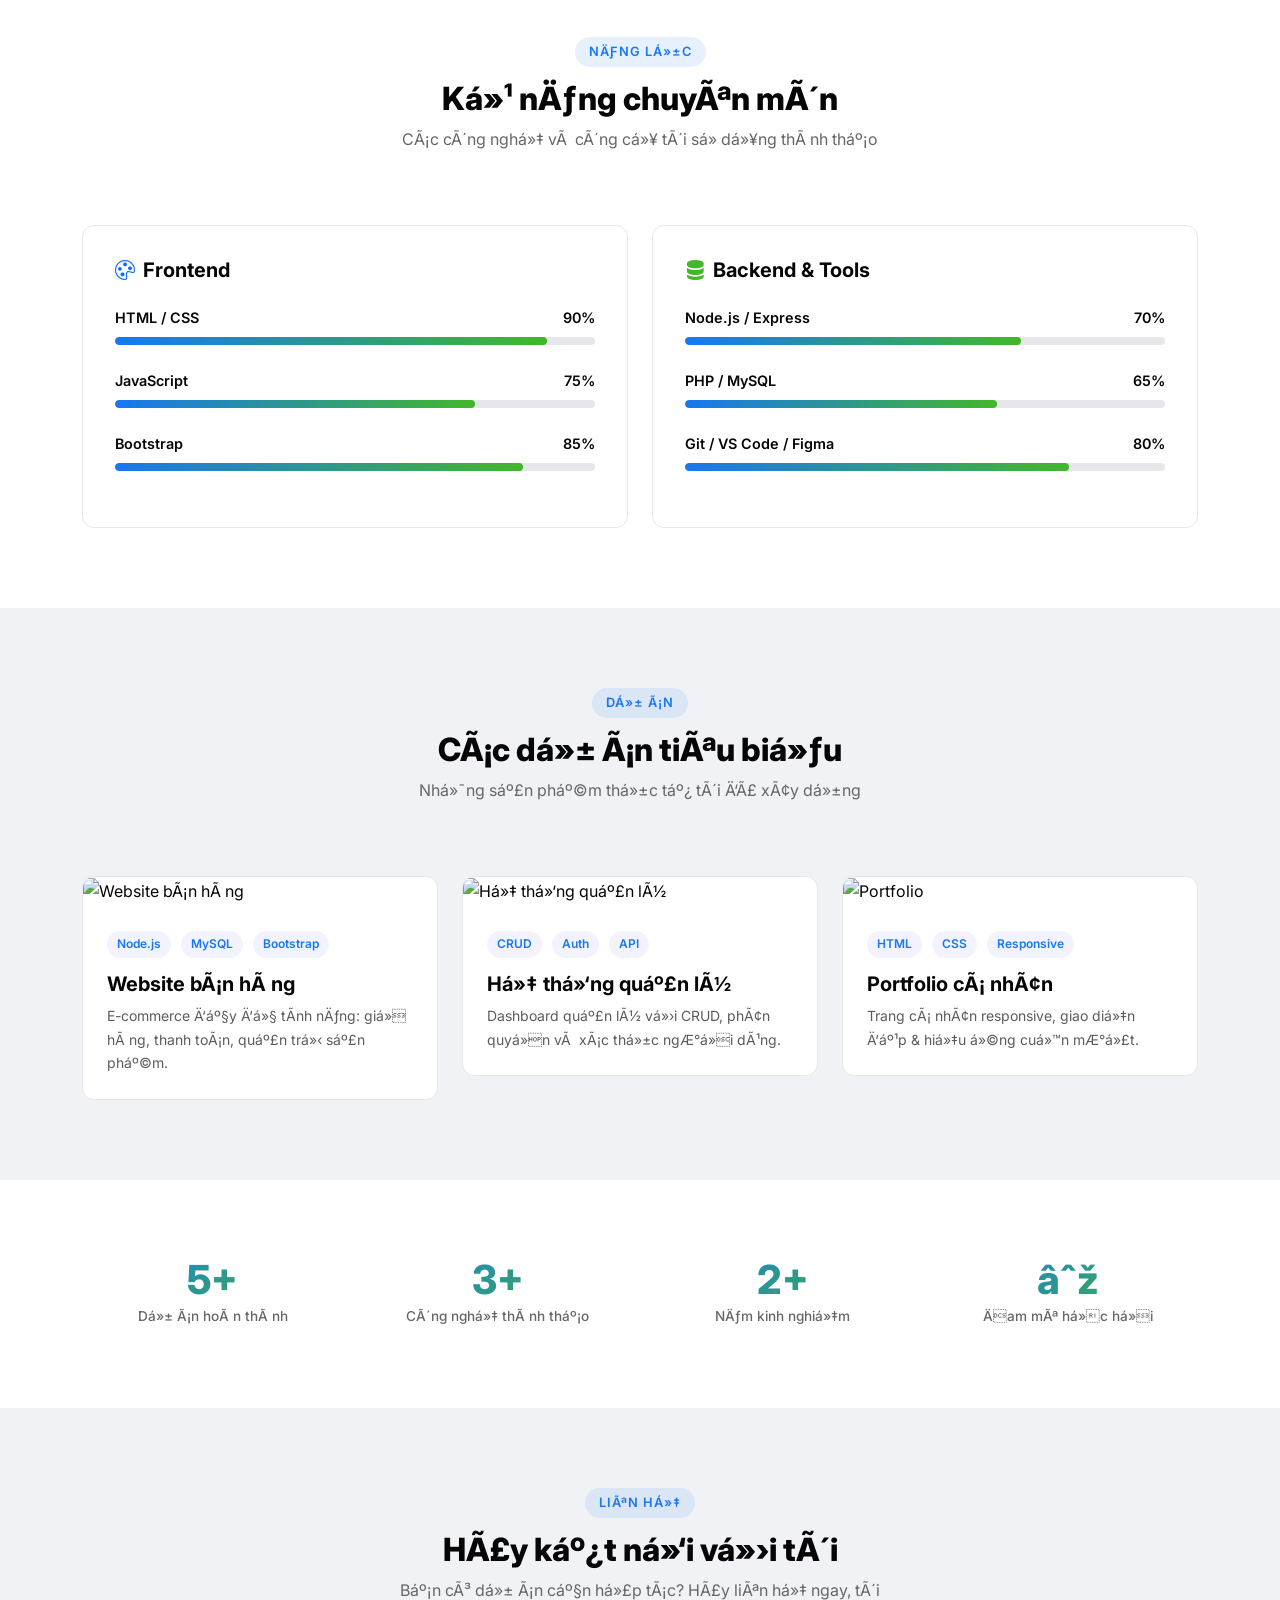
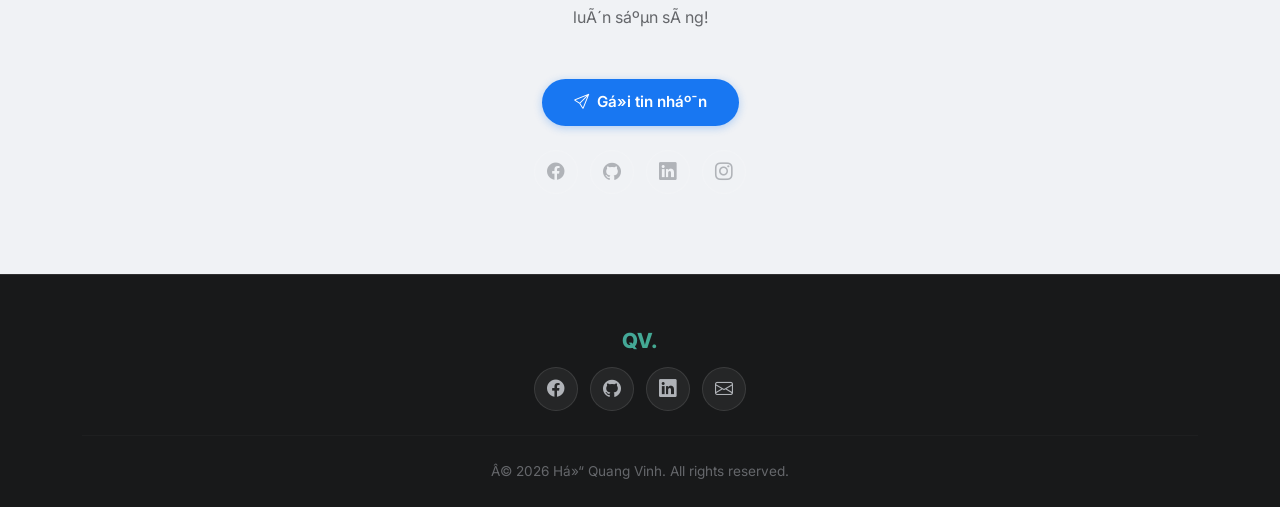
==== commit 43741b17: "UX: Thêm nút quay về (Trang chính) trên mỗi trang web con" ====
--- a/web_gtbt/index.html
+++ b/web_gtbt/index.html
@@ -1,10 +1,10 @@
-<!DOCTYPE html>
+﻿<!DOCTYPE html>
 <html lang="vi">
 <head>
     <meta charset="UTF-8">
     <meta name="viewport" content="width=device-width, initial-scale=1.0">
-    <title>Hồ Quang Vinh | Portfolio</title>
-    <meta name="description" content="Portfolio cá nhân của Hồ Quang Vinh - Sinh viên CNTT, Web Developer đam mê xây dựng trải nghiệm người dùng tuyệt vời.">
+    <title>Há»“ Quang Vinh | Portfolio</title>
+    <meta name="description" content="Portfolio cÃ¡ nhÃ¢n cá»§a Há»“ Quang Vinh - Sinh viÃªn CNTT, Web Developer Ä‘am mÃª xÃ¢y dá»±ng tráº£i nghiá»‡m ngÆ°á»i dÃ¹ng tuyá»‡t vá»i.">
 
     <!-- Bootstrap 5.3 -->
     <link href="https://cdn.jsdelivr.net/npm/bootstrap@5.3.0/dist/css/bootstrap.min.css" rel="stylesheet">
@@ -24,12 +24,12 @@
         </button>
         <div class="collapse navbar-collapse" id="navMenu">
             <ul class="navbar-nav ms-auto">
-                <li class="nav-item"><a class="nav-link active" href="index.html">Trang chủ</a></li>
-                <li class="nav-item"><a class="nav-link" href="Gioithieu.html">Giới thiệu</a></li>
-                <li class="nav-item"><a class="nav-link" href="Kinhnghiem.html">Kinh nghiệm</a></li>
-                <li class="nav-item"><a class="nav-link" href="Trainghiem.html">Trải nghiệm</a></li>
-                <li class="nav-item"><a class="nav-link" href="Chiase.html">Chia sẻ</a></li>
-                <li class="nav-item"><a class="nav-link" href="Lienhe.html">Liên hệ</a></li>
+                <li class="nav-item"><a class="nav-link active" href="index.html">Trang chá»§</a></li>
+                <li class="nav-item"><a class="nav-link" href="Gioithieu.html">Giá»›i thiá»‡u</a></li>
+                <li class="nav-item"><a class="nav-link" href="Kinhnghiem.html">Kinh nghiá»‡m</a></li>
+                <li class="nav-item"><a class="nav-link" href="Trainghiem.html">Tráº£i nghiá»‡m</a></li>
+                <li class="nav-item"><a class="nav-link" href="Chiase.html">Chia sáº»</a></li>
+                <li class="nav-item"><a class="nav-link" href="Lienhe.html">LiÃªn há»‡</a></li>
             </ul>
         </div>
     </div>
@@ -39,19 +39,19 @@
 <section class="hero text-center" id="hero">
     <div class="container hero-content">
         <div class="mb-4">
-            <img src="image/158.WEBP" alt="Hồ Quang Vinh" class="avatar" id="heroAvatar">
+            <img src="image/158.WEBP" alt="Há»“ Quang Vinh" class="avatar" id="heroAvatar">
         </div>
         <div class="hero-badge"><i class="bi bi-code-slash me-1"></i> Web Developer</div>
-        <h1 class="hero-title">Xin chào, tôi là<br><span class="gradient-text">Hồ Quang Vinh</span></h1>
+        <h1 class="hero-title">Xin chÃ o, tÃ´i lÃ <br><span class="gradient-text">Há»“ Quang Vinh</span></h1>
         <p class="hero-subtitle">
-            Sinh viên CNTT trường Đại học Trà Vinh, đam mê phát triển web & xây dựng trải nghiệm người dùng tuyệt vời.
+            Sinh viÃªn CNTT trÆ°á»ng Äáº¡i há»c TrÃ  Vinh, Ä‘am mÃª phÃ¡t triá»ƒn web & xÃ¢y dá»±ng tráº£i nghiá»‡m ngÆ°á»i dÃ¹ng tuyá»‡t vá»i.
         </p>
         <div class="d-flex justify-content-center gap-3 flex-wrap">
             <a href="Trainghiem.html" class="btn btn-primary-custom">
-                <i class="bi bi-rocket-takeoff me-2"></i>Xem Dự Án
+                <i class="bi bi-rocket-takeoff me-2"></i>Xem Dá»± Ãn
             </a>
             <a href="Lienhe.html" class="btn btn-outline-custom">
-                <i class="bi bi-envelope me-2"></i>Liên Hệ Ngay
+                <i class="bi bi-envelope me-2"></i>LiÃªn Há»‡ Ngay
             </a>
         </div>
         <div class="mt-5">
@@ -66,32 +66,32 @@
 <section id="about" class="section text-center">
     <div class="container">
         <div class="fade-up">
-            <span class="section-badge">Về tôi</span>
-            <h2 class="section-title">Giới thiệu bản thân</h2>
+            <span class="section-badge">Vá» tÃ´i</span>
+            <h2 class="section-title">Giá»›i thiá»‡u báº£n thÃ¢n</h2>
             <p class="section-subtitle mx-auto" style="max-width:600px">
-                Tôi là sinh viên Công nghệ thông tin, yêu thích việc tạo ra những sản phẩm web đẹp, hiệu quả và thân thiện với người dùng.
+                TÃ´i lÃ  sinh viÃªn CÃ´ng nghá»‡ thÃ´ng tin, yÃªu thÃ­ch viá»‡c táº¡o ra nhá»¯ng sáº£n pháº©m web Ä‘áº¹p, hiá»‡u quáº£ vÃ  thÃ¢n thiá»‡n vá»›i ngÆ°á»i dÃ¹ng.
             </p>
         </div>
         <div class="row g-4 mt-2 justify-content-center">
             <div class="col-md-4 fade-up">
                 <div class="card-modern text-center">
                     <div class="card-icon mx-auto"><i class="bi bi-lightbulb"></i></div>
-                    <h5 class="fw-bold">Sáng tạo</h5>
-                    <p class="text-muted mb-0">Luôn tìm kiếm giải pháp mới và sáng tạo trong thiết kế giao diện web.</p>
+                    <h5 class="fw-bold">SÃ¡ng táº¡o</h5>
+                    <p class="text-muted mb-0">LuÃ´n tÃ¬m kiáº¿m giáº£i phÃ¡p má»›i vÃ  sÃ¡ng táº¡o trong thiáº¿t káº¿ giao diá»‡n web.</p>
                 </div>
             </div>
             <div class="col-md-4 fade-up">
                 <div class="card-modern text-center">
                     <div class="card-icon accent mx-auto"><i class="bi bi-graph-up-arrow"></i></div>
-                    <h5 class="fw-bold">Không ngừng học</h5>
-                    <p class="text-muted mb-0">Cập nhật công nghệ mới mỗi ngày, từ framework đến phương pháp tốt nhất.</p>
+                    <h5 class="fw-bold">KhÃ´ng ngá»«ng há»c</h5>
+                    <p class="text-muted mb-0">Cáº­p nháº­t cÃ´ng nghá»‡ má»›i má»—i ngÃ y, tá»« framework Ä‘áº¿n phÆ°Æ¡ng phÃ¡p tá»‘t nháº¥t.</p>
                 </div>
             </div>
             <div class="col-md-4 fade-up">
                 <div class="card-modern text-center">
                     <div class="card-icon warning mx-auto"><i class="bi bi-people"></i></div>
                     <h5 class="fw-bold">Teamwork</h5>
-                    <p class="text-muted mb-0">Làm việc nhóm hiệu quả, giao tiếp tốt và hỗ trợ đồng đội.</p>
+                    <p class="text-muted mb-0">LÃ m viá»‡c nhÃ³m hiá»‡u quáº£, giao tiáº¿p tá»‘t vÃ  há»— trá»£ Ä‘á»“ng Ä‘á»™i.</p>
                 </div>
             </div>
         </div>
@@ -102,9 +102,9 @@
 <section id="skills" class="section" style="background: var(--bg-section-alt);">
     <div class="container">
         <div class="text-center fade-up">
-            <span class="section-badge">Năng lực</span>
-            <h2 class="section-title">Kỹ năng chuyên môn</h2>
-            <p class="section-subtitle">Các công nghệ và công cụ tôi sử dụng thành thạo</p>
+            <span class="section-badge">NÄƒng lá»±c</span>
+            <h2 class="section-title">Ká»¹ nÄƒng chuyÃªn mÃ´n</h2>
+            <p class="section-subtitle">CÃ¡c cÃ´ng nghá»‡ vÃ  cÃ´ng cá»¥ tÃ´i sá»­ dá»¥ng thÃ nh tháº¡o</p>
         </div>
         <div class="row g-4 mt-2">
             <div class="col-lg-6 fade-up">
@@ -149,15 +149,15 @@
 <section id="projects" class="section">
     <div class="container">
         <div class="text-center fade-up">
-            <span class="section-badge">Dự án</span>
-            <h2 class="section-title">Các dự án tiêu biểu</h2>
-            <p class="section-subtitle">Những sản phẩm thực tế tôi đã xây dựng</p>
+            <span class="section-badge">Dá»± Ã¡n</span>
+            <h2 class="section-title">CÃ¡c dá»± Ã¡n tiÃªu biá»ƒu</h2>
+            <p class="section-subtitle">Nhá»¯ng sáº£n pháº©m thá»±c táº¿ tÃ´i Ä‘Ã£ xÃ¢y dá»±ng</p>
         </div>
         <div class="row g-4 mt-2">
             <div class="col-md-4 fade-up">
                 <div class="project-card">
                     <div class="project-img-wrapper">
-                        <img src="https://images.unsplash.com/photo-1556742049-0cfed4f6a45d?w=600&h=400&fit=crop" class="project-img" alt="Website bán hàng">
+                        <img src="https://images.unsplash.com/photo-1556742049-0cfed4f6a45d?w=600&h=400&fit=crop" class="project-img" alt="Website bÃ¡n hÃ ng">
                     </div>
                     <div class="project-body">
                         <div class="mb-2">
@@ -165,15 +165,15 @@
                             <span class="project-tag">MySQL</span>
                             <span class="project-tag">Bootstrap</span>
                         </div>
-                        <h5 class="fw-bold">Website bán hàng</h5>
-                        <p class="text-muted small mb-0">E-commerce đầy đủ tính năng: giỏ hàng, thanh toán, quản trị sản phẩm.</p>
+                        <h5 class="fw-bold">Website bÃ¡n hÃ ng</h5>
+                        <p class="text-muted small mb-0">E-commerce Ä‘áº§y Ä‘á»§ tÃ­nh nÄƒng: giá» hÃ ng, thanh toÃ¡n, quáº£n trá»‹ sáº£n pháº©m.</p>
                     </div>
                 </div>
             </div>
             <div class="col-md-4 fade-up">
                 <div class="project-card">
                     <div class="project-img-wrapper">
-                        <img src="https://images.unsplash.com/photo-1551288049-bebda4e38f71?w=600&h=400&fit=crop" class="project-img" alt="Hệ thống quản lý">
+                        <img src="https://images.unsplash.com/photo-1551288049-bebda4e38f71?w=600&h=400&fit=crop" class="project-img" alt="Há»‡ thá»‘ng quáº£n lÃ½">
                     </div>
                     <div class="project-body">
                         <div class="mb-2">
@@ -181,8 +181,8 @@
                             <span class="project-tag">Auth</span>
                             <span class="project-tag">API</span>
                         </div>
-                        <h5 class="fw-bold">Hệ thống quản lý</h5>
-                        <p class="text-muted small mb-0">Dashboard quản lý với CRUD, phân quyền và xác thực người dùng.</p>
+                        <h5 class="fw-bold">Há»‡ thá»‘ng quáº£n lÃ½</h5>
+                        <p class="text-muted small mb-0">Dashboard quáº£n lÃ½ vá»›i CRUD, phÃ¢n quyá»n vÃ  xÃ¡c thá»±c ngÆ°á»i dÃ¹ng.</p>
                     </div>
                 </div>
             </div>
@@ -197,8 +197,8 @@
                             <span class="project-tag">CSS</span>
                             <span class="project-tag">Responsive</span>
                         </div>
-                        <h5 class="fw-bold">Portfolio cá nhân</h5>
-                        <p class="text-muted small mb-0">Trang cá nhân responsive, giao diện đẹp & hiệu ứng cuộn mượt.</p>
+                        <h5 class="fw-bold">Portfolio cÃ¡ nhÃ¢n</h5>
+                        <p class="text-muted small mb-0">Trang cÃ¡ nhÃ¢n responsive, giao diá»‡n Ä‘áº¹p & hiá»‡u á»©ng cuá»™n mÆ°á»£t.</p>
                     </div>
                 </div>
             </div>
@@ -212,19 +212,19 @@
         <div class="row g-4 text-center">
             <div class="col-6 col-md-3 fade-up">
                 <div class="stat-number">5+</div>
-                <div class="stat-label">Dự án hoàn thành</div>
+                <div class="stat-label">Dá»± Ã¡n hoÃ n thÃ nh</div>
             </div>
             <div class="col-6 col-md-3 fade-up">
                 <div class="stat-number">3+</div>
-                <div class="stat-label">Công nghệ thành thạo</div>
+                <div class="stat-label">CÃ´ng nghá»‡ thÃ nh tháº¡o</div>
             </div>
             <div class="col-6 col-md-3 fade-up">
                 <div class="stat-number">2+</div>
-                <div class="stat-label">Năm kinh nghiệm</div>
+                <div class="stat-label">NÄƒm kinh nghiá»‡m</div>
             </div>
             <div class="col-6 col-md-3 fade-up">
-                <div class="stat-number">∞</div>
-                <div class="stat-label">Đam mê học hỏi</div>
+                <div class="stat-number">âˆž</div>
+                <div class="stat-label">Äam mÃª há»c há»i</div>
             </div>
         </div>
     </div>
@@ -233,14 +233,14 @@
 <!-- Contact CTA -->
 <section id="contact" class="section text-center">
     <div class="container fade-up">
-        <span class="section-badge">Liên hệ</span>
-        <h2 class="section-title">Hãy kết nối với tôi</h2>
+        <span class="section-badge">LiÃªn há»‡</span>
+        <h2 class="section-title">HÃ£y káº¿t ná»‘i vá»›i tÃ´i</h2>
         <p class="section-subtitle mx-auto" style="max-width:500px">
-            Bạn có dự án cần hợp tác? Hãy liên hệ ngay, tôi luôn sẵn sàng!
+            Báº¡n cÃ³ dá»± Ã¡n cáº§n há»£p tÃ¡c? HÃ£y liÃªn há»‡ ngay, tÃ´i luÃ´n sáºµn sÃ ng!
         </p>
         <div class="d-flex justify-content-center gap-3 flex-wrap mb-4">
             <a href="Lienhe.html" class="btn btn-primary-custom btn-lg">
-                <i class="bi bi-send me-2"></i>Gửi tin nhắn
+                <i class="bi bi-send me-2"></i>Gá»­i tin nháº¯n
             </a>
         </div>
         <div class="social-links mt-3">
@@ -263,7 +263,7 @@
             <a href="#"><i class="bi bi-envelope"></i></a>
         </div>
         <hr class="footer-divider">
-        <p class="footer-text mb-0">© 2026 Hồ Quang Vinh. All rights reserved.</p>
+        <p class="footer-text mb-0">Â© 2026 Há»“ Quang Vinh. All rights reserved.</p>
     </div>
 </footer>
 
@@ -303,5 +303,16 @@
 document.querySelectorAll('.bar-inner').forEach(el => barObserver.observe(el));
 </script>
 
+<!-- Nút Quay Lại Trang Chủ -->
+<a href="../index.html" style="position: fixed; bottom: 20px; left: 20px; background-color: #ef4444; color: white; padding: 10px 20px; border-radius: 50px; text-decoration: none; font-family: sans-serif; font-size: 14px; font-weight: bold; box-shadow: 0 4px 6px rgba(0,0,0,0.1); z-index: 9999; display: flex; align-items: center; gap: 8px; transition: background-color 0.2s;" onmouseover="this.style.backgroundColor='#dc2626'" onmouseout="this.style.backgroundColor='#ef4444'">
+    <svg xmlns="http://www.w3.org/2000/svg" width="16" height="16" fill="currentColor" viewBox="0 0 16 16">
+        <path fill-rule="evenodd" d="M15 8a.5.5 0 0 0-.5-.5H2.707l3.147-3.146a.5.5 0 1 0-.708-.708l-4 4a.5.5 0 0 0 0 .708l4 4a.5.5 0 0 0 .708-.708L2.707 8.5H14.5A.5.5 0 0 0 15 8z"/>
+    </svg>
+    Trang chính
+</a>
+
+<!-- Nut Quay Lai Trang Chu -->
+<a href='../index.html' style='position: fixed; bottom: 20px; right: 20px; background-color: #2563EB; color: white; padding: 10px 20px; border-radius: 50px; text-decoration: none; font-family: sans-serif; font-size: 14px; font-weight: bold; box-shadow: 0 4px 6px rgba(0,0,0,0.1); z-index: 9999; display: flex; align-items: center; gap: 8px;'><svg xmlns='http://www.w3.org/2000/svg' width='16' height='16' fill='currentColor' viewBox='0 0 16 16'><path d='M6.5 14.5v-3.505c0-.245.25-.495.5-.495h2c.25 0 .5.25.5.5v3.5a.5.5 0 0 0 .5.5h4a.5.5 0 0 0 .5-.5v-7a.5.5 0 0 0-.146-.354L13 5.793V2.5a.5.5 0 0 0-.5-.5h-1a.5.5 0 0 0-.5.5v1.293L8.354 1.146a.5.5 0 0 0-.708 0l-6 6A.5.5 0 0 0 1.5 7.5v7a.5.5 0 0 0 .5.5h4a.5.5 0 0 0 .5-.5Z'/></svg> Về Portal</a>
 </body>
-</html>+</html>
+
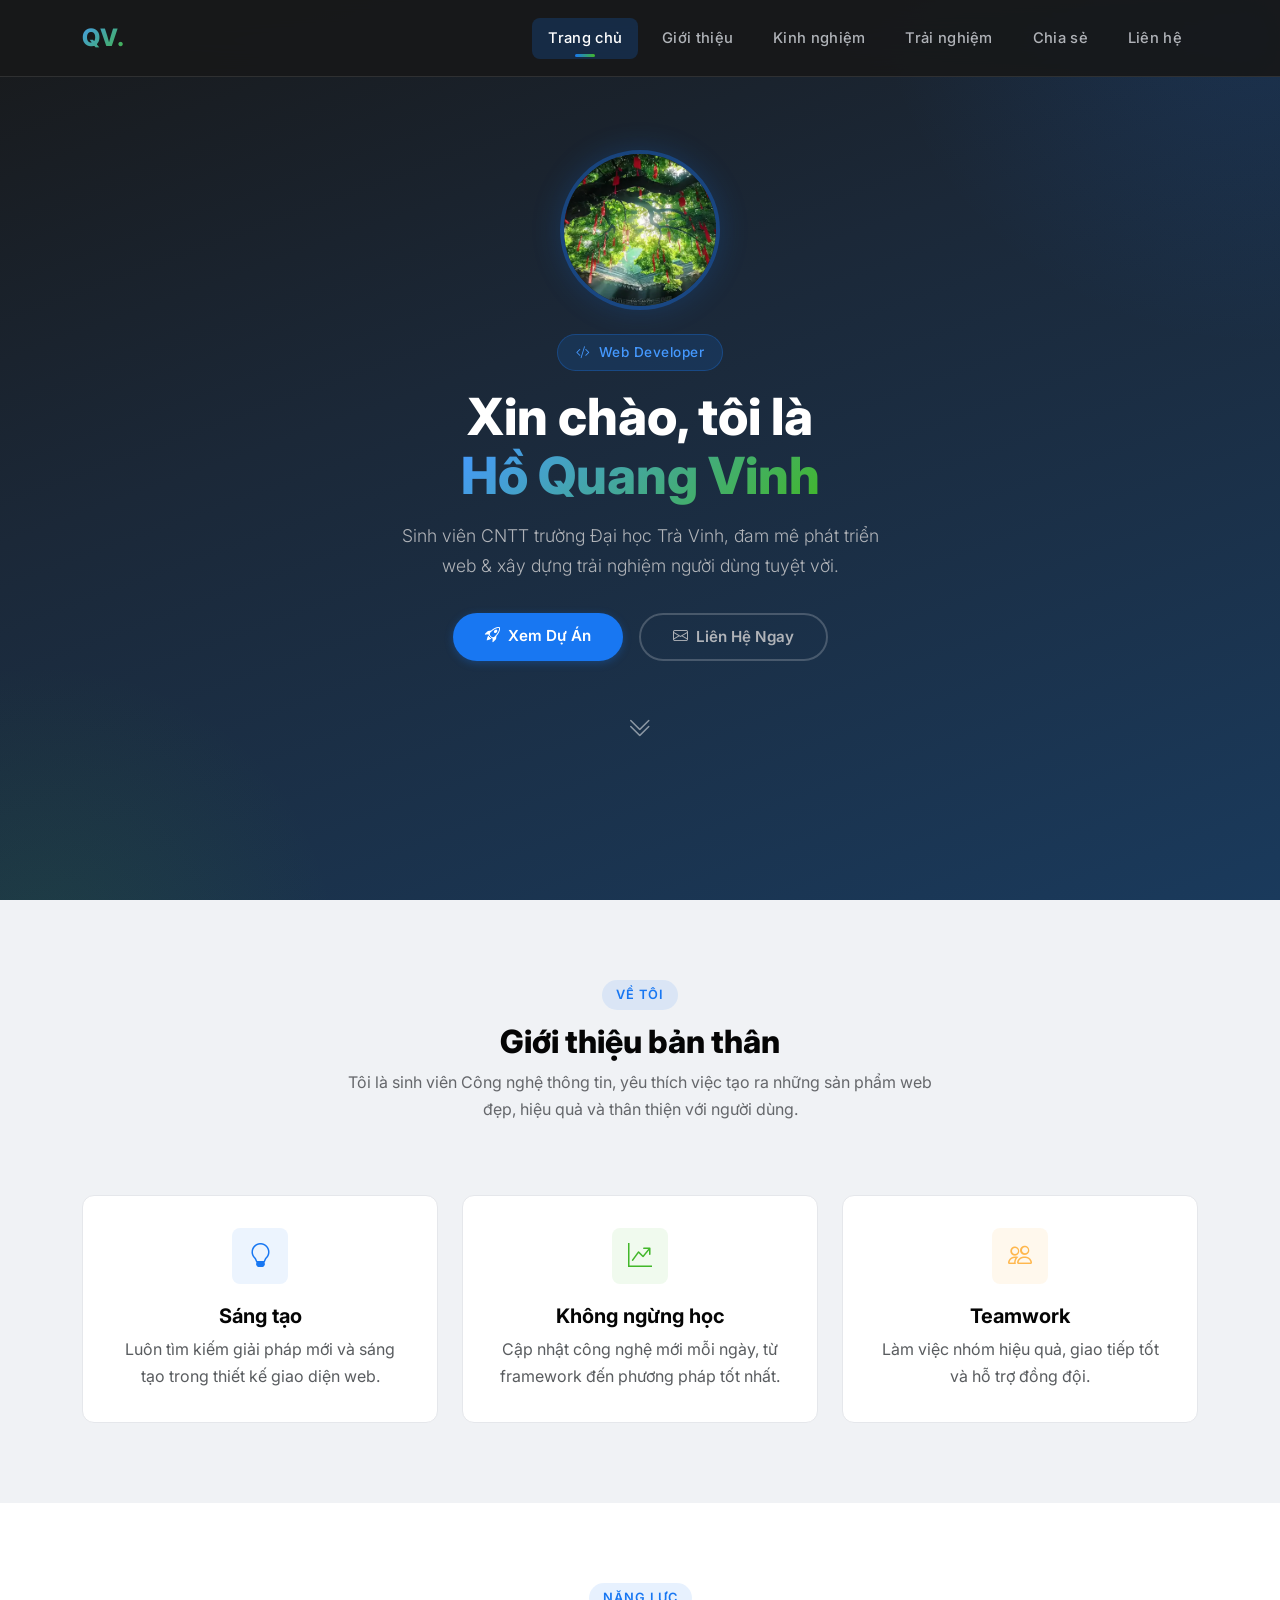
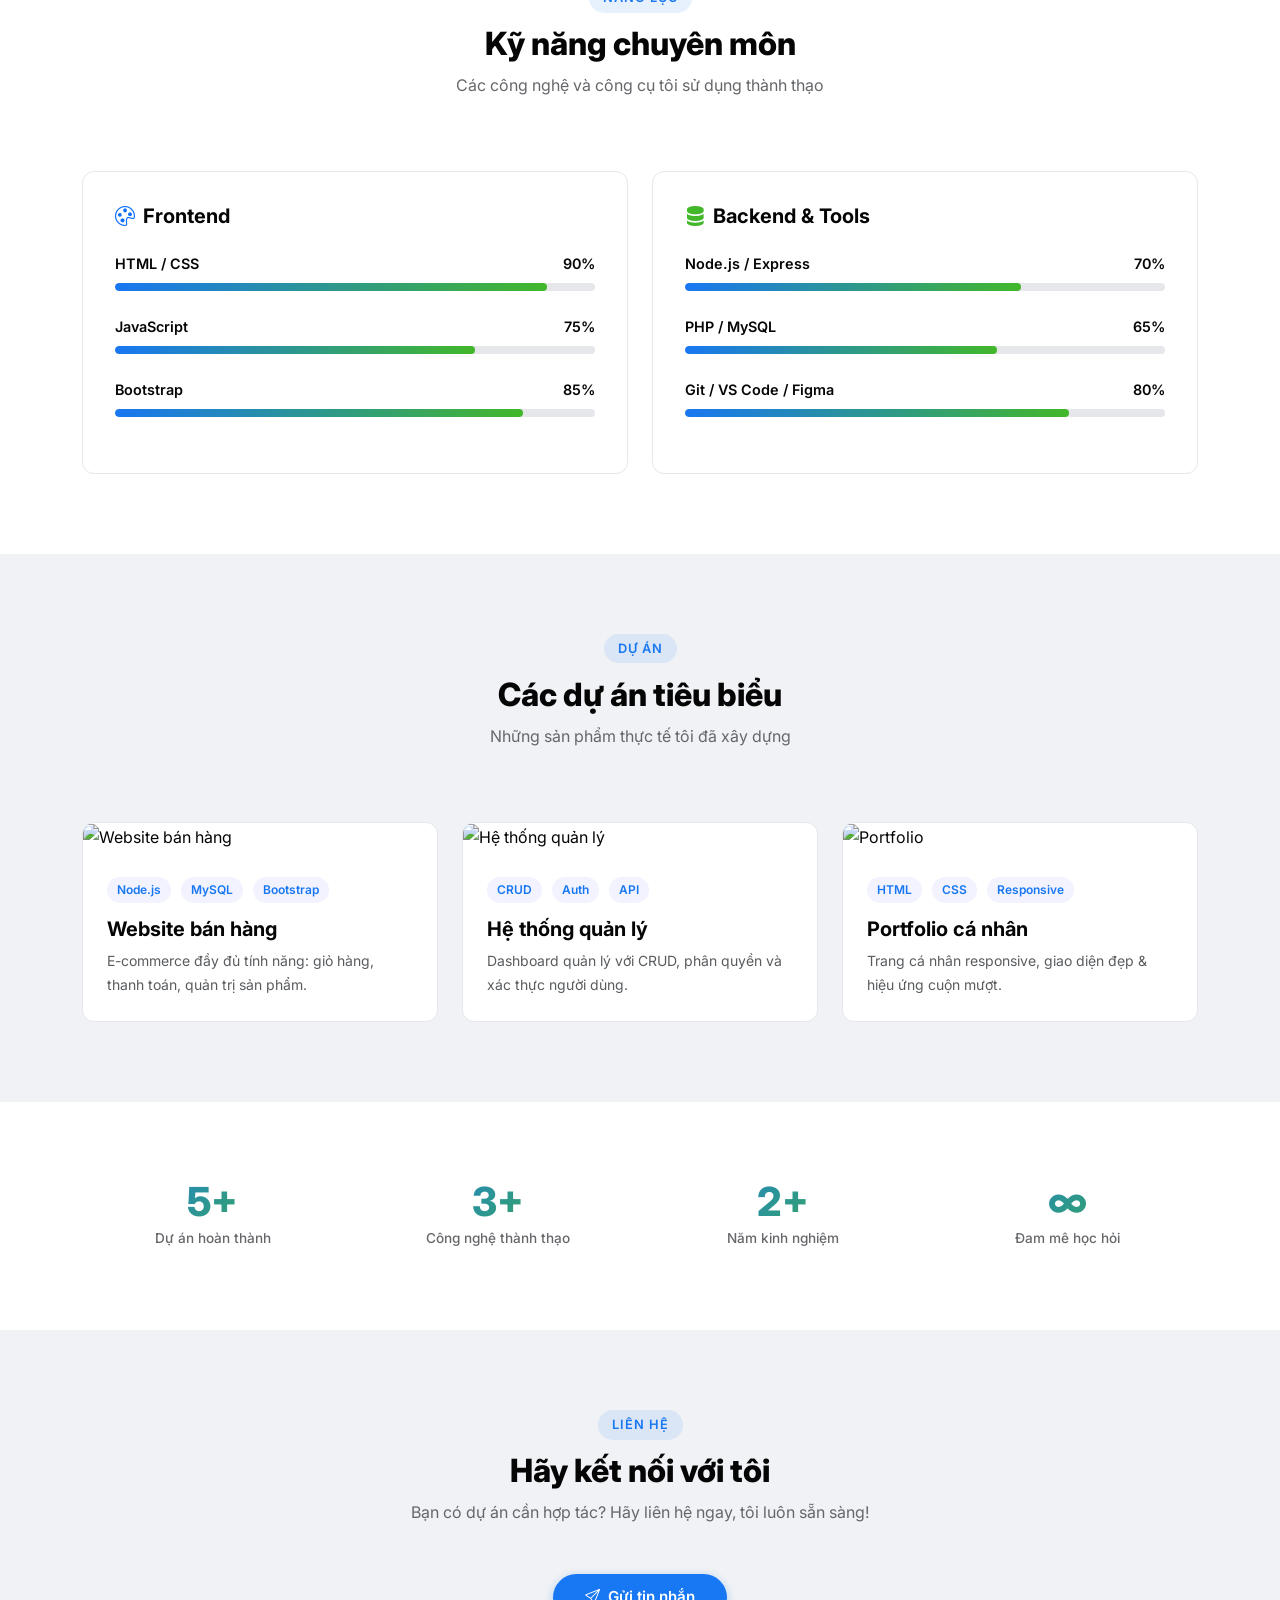
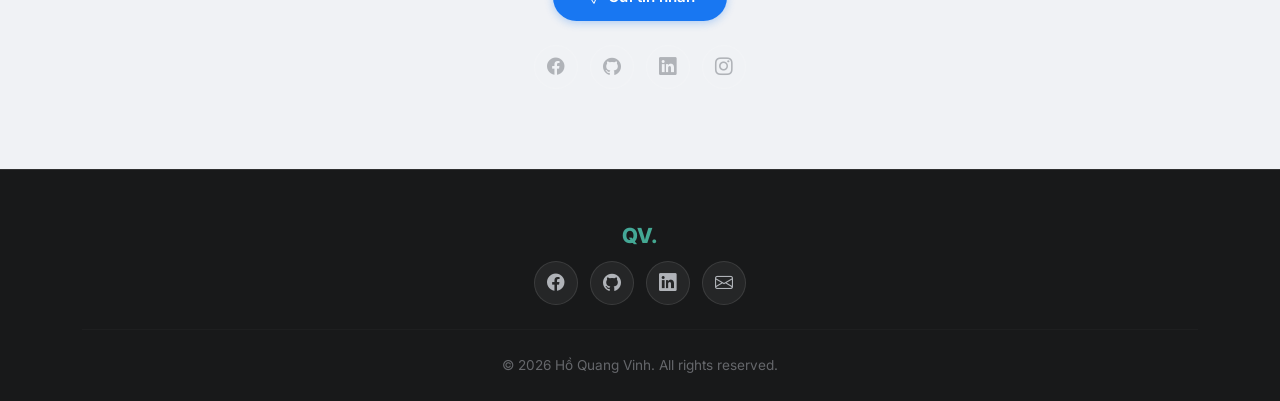
==== commit be3d9174: "UX/Fix: Sửa lỗi font chữ khi nối file và đảm bảo thêm đủ các nút quay về trang mạng" ====
--- a/web_gtbt/index.html
+++ b/web_gtbt/index.html
@@ -1,10 +1,10 @@
-﻿<!DOCTYPE html>
+<!DOCTYPE html>
 <html lang="vi">
 <head>
     <meta charset="UTF-8">
     <meta name="viewport" content="width=device-width, initial-scale=1.0">
-    <title>Há»“ Quang Vinh | Portfolio</title>
-    <meta name="description" content="Portfolio cÃ¡ nhÃ¢n cá»§a Há»“ Quang Vinh - Sinh viÃªn CNTT, Web Developer Ä‘am mÃª xÃ¢y dá»±ng tráº£i nghiá»‡m ngÆ°á»i dÃ¹ng tuyá»‡t vá»i.">
+    <title>Hồ Quang Vinh | Portfolio</title>
+    <meta name="description" content="Portfolio cá nhân của Hồ Quang Vinh - Sinh viên CNTT, Web Developer đam mê xây dựng trải nghiệm người dùng tuyệt vời.">
 
     <!-- Bootstrap 5.3 -->
     <link href="https://cdn.jsdelivr.net/npm/bootstrap@5.3.0/dist/css/bootstrap.min.css" rel="stylesheet">
@@ -24,12 +24,12 @@
         </button>
         <div class="collapse navbar-collapse" id="navMenu">
             <ul class="navbar-nav ms-auto">
-                <li class="nav-item"><a class="nav-link active" href="index.html">Trang chá»§</a></li>
-                <li class="nav-item"><a class="nav-link" href="Gioithieu.html">Giá»›i thiá»‡u</a></li>
-                <li class="nav-item"><a class="nav-link" href="Kinhnghiem.html">Kinh nghiá»‡m</a></li>
-                <li class="nav-item"><a class="nav-link" href="Trainghiem.html">Tráº£i nghiá»‡m</a></li>
-                <li class="nav-item"><a class="nav-link" href="Chiase.html">Chia sáº»</a></li>
-                <li class="nav-item"><a class="nav-link" href="Lienhe.html">LiÃªn há»‡</a></li>
+                <li class="nav-item"><a class="nav-link active" href="index.html">Trang chủ</a></li>
+                <li class="nav-item"><a class="nav-link" href="Gioithieu.html">Giới thiệu</a></li>
+                <li class="nav-item"><a class="nav-link" href="Kinhnghiem.html">Kinh nghiệm</a></li>
+                <li class="nav-item"><a class="nav-link" href="Trainghiem.html">Trải nghiệm</a></li>
+                <li class="nav-item"><a class="nav-link" href="Chiase.html">Chia sẻ</a></li>
+                <li class="nav-item"><a class="nav-link" href="Lienhe.html">Liên hệ</a></li>
             </ul>
         </div>
     </div>
@@ -39,19 +39,19 @@
 <section class="hero text-center" id="hero">
     <div class="container hero-content">
         <div class="mb-4">
-            <img src="image/158.WEBP" alt="Há»“ Quang Vinh" class="avatar" id="heroAvatar">
+            <img src="image/158.WEBP" alt="Hồ Quang Vinh" class="avatar" id="heroAvatar">
         </div>
         <div class="hero-badge"><i class="bi bi-code-slash me-1"></i> Web Developer</div>
-        <h1 class="hero-title">Xin chÃ o, tÃ´i lÃ <br><span class="gradient-text">Há»“ Quang Vinh</span></h1>
+        <h1 class="hero-title">Xin chào, tôi là<br><span class="gradient-text">Hồ Quang Vinh</span></h1>
         <p class="hero-subtitle">
-            Sinh viÃªn CNTT trÆ°á»ng Äáº¡i há»c TrÃ  Vinh, Ä‘am mÃª phÃ¡t triá»ƒn web & xÃ¢y dá»±ng tráº£i nghiá»‡m ngÆ°á»i dÃ¹ng tuyá»‡t vá»i.
+            Sinh viên CNTT trường Đại học Trà Vinh, đam mê phát triển web & xây dựng trải nghiệm người dùng tuyệt vời.
         </p>
         <div class="d-flex justify-content-center gap-3 flex-wrap">
             <a href="Trainghiem.html" class="btn btn-primary-custom">
-                <i class="bi bi-rocket-takeoff me-2"></i>Xem Dá»± Ãn
+                <i class="bi bi-rocket-takeoff me-2"></i>Xem Dự Án
             </a>
             <a href="Lienhe.html" class="btn btn-outline-custom">
-                <i class="bi bi-envelope me-2"></i>LiÃªn Há»‡ Ngay
+                <i class="bi bi-envelope me-2"></i>Liên Hệ Ngay
             </a>
         </div>
         <div class="mt-5">
@@ -66,32 +66,32 @@
 <section id="about" class="section text-center">
     <div class="container">
         <div class="fade-up">
-            <span class="section-badge">Vá» tÃ´i</span>
-            <h2 class="section-title">Giá»›i thiá»‡u báº£n thÃ¢n</h2>
+            <span class="section-badge">Về tôi</span>
+            <h2 class="section-title">Giới thiệu bản thân</h2>
             <p class="section-subtitle mx-auto" style="max-width:600px">
-                TÃ´i lÃ  sinh viÃªn CÃ´ng nghá»‡ thÃ´ng tin, yÃªu thÃ­ch viá»‡c táº¡o ra nhá»¯ng sáº£n pháº©m web Ä‘áº¹p, hiá»‡u quáº£ vÃ  thÃ¢n thiá»‡n vá»›i ngÆ°á»i dÃ¹ng.
+                Tôi là sinh viên Công nghệ thông tin, yêu thích việc tạo ra những sản phẩm web đẹp, hiệu quả và thân thiện với người dùng.
             </p>
         </div>
         <div class="row g-4 mt-2 justify-content-center">
             <div class="col-md-4 fade-up">
                 <div class="card-modern text-center">
                     <div class="card-icon mx-auto"><i class="bi bi-lightbulb"></i></div>
-                    <h5 class="fw-bold">SÃ¡ng táº¡o</h5>
-                    <p class="text-muted mb-0">LuÃ´n tÃ¬m kiáº¿m giáº£i phÃ¡p má»›i vÃ  sÃ¡ng táº¡o trong thiáº¿t káº¿ giao diá»‡n web.</p>
+                    <h5 class="fw-bold">Sáng tạo</h5>
+                    <p class="text-muted mb-0">Luôn tìm kiếm giải pháp mới và sáng tạo trong thiết kế giao diện web.</p>
                 </div>
             </div>
             <div class="col-md-4 fade-up">
                 <div class="card-modern text-center">
                     <div class="card-icon accent mx-auto"><i class="bi bi-graph-up-arrow"></i></div>
-                    <h5 class="fw-bold">KhÃ´ng ngá»«ng há»c</h5>
-                    <p class="text-muted mb-0">Cáº­p nháº­t cÃ´ng nghá»‡ má»›i má»—i ngÃ y, tá»« framework Ä‘áº¿n phÆ°Æ¡ng phÃ¡p tá»‘t nháº¥t.</p>
+                    <h5 class="fw-bold">Không ngừng học</h5>
+                    <p class="text-muted mb-0">Cập nhật công nghệ mới mỗi ngày, từ framework đến phương pháp tốt nhất.</p>
                 </div>
             </div>
             <div class="col-md-4 fade-up">
                 <div class="card-modern text-center">
                     <div class="card-icon warning mx-auto"><i class="bi bi-people"></i></div>
                     <h5 class="fw-bold">Teamwork</h5>
-                    <p class="text-muted mb-0">LÃ m viá»‡c nhÃ³m hiá»‡u quáº£, giao tiáº¿p tá»‘t vÃ  há»— trá»£ Ä‘á»“ng Ä‘á»™i.</p>
+                    <p class="text-muted mb-0">Làm việc nhóm hiệu quả, giao tiếp tốt và hỗ trợ đồng đội.</p>
                 </div>
             </div>
         </div>
@@ -102,9 +102,9 @@
 <section id="skills" class="section" style="background: var(--bg-section-alt);">
     <div class="container">
         <div class="text-center fade-up">
-            <span class="section-badge">NÄƒng lá»±c</span>
-            <h2 class="section-title">Ká»¹ nÄƒng chuyÃªn mÃ´n</h2>
-            <p class="section-subtitle">CÃ¡c cÃ´ng nghá»‡ vÃ  cÃ´ng cá»¥ tÃ´i sá»­ dá»¥ng thÃ nh tháº¡o</p>
+            <span class="section-badge">Năng lực</span>
+            <h2 class="section-title">Kỹ năng chuyên môn</h2>
+            <p class="section-subtitle">Các công nghệ và công cụ tôi sử dụng thành thạo</p>
         </div>
         <div class="row g-4 mt-2">
             <div class="col-lg-6 fade-up">
@@ -149,15 +149,15 @@
 <section id="projects" class="section">
     <div class="container">
         <div class="text-center fade-up">
-            <span class="section-badge">Dá»± Ã¡n</span>
-            <h2 class="section-title">CÃ¡c dá»± Ã¡n tiÃªu biá»ƒu</h2>
-            <p class="section-subtitle">Nhá»¯ng sáº£n pháº©m thá»±c táº¿ tÃ´i Ä‘Ã£ xÃ¢y dá»±ng</p>
+            <span class="section-badge">Dự án</span>
+            <h2 class="section-title">Các dự án tiêu biểu</h2>
+            <p class="section-subtitle">Những sản phẩm thực tế tôi đã xây dựng</p>
         </div>
         <div class="row g-4 mt-2">
             <div class="col-md-4 fade-up">
                 <div class="project-card">
                     <div class="project-img-wrapper">
-                        <img src="https://images.unsplash.com/photo-1556742049-0cfed4f6a45d?w=600&h=400&fit=crop" class="project-img" alt="Website bÃ¡n hÃ ng">
+                        <img src="https://images.unsplash.com/photo-1556742049-0cfed4f6a45d?w=600&h=400&fit=crop" class="project-img" alt="Website bán hàng">
                     </div>
                     <div class="project-body">
                         <div class="mb-2">
@@ -165,15 +165,15 @@
                             <span class="project-tag">MySQL</span>
                             <span class="project-tag">Bootstrap</span>
                         </div>
-                        <h5 class="fw-bold">Website bÃ¡n hÃ ng</h5>
-                        <p class="text-muted small mb-0">E-commerce Ä‘áº§y Ä‘á»§ tÃ­nh nÄƒng: giá» hÃ ng, thanh toÃ¡n, quáº£n trá»‹ sáº£n pháº©m.</p>
+                        <h5 class="fw-bold">Website bán hàng</h5>
+                        <p class="text-muted small mb-0">E-commerce đầy đủ tính năng: giỏ hàng, thanh toán, quản trị sản phẩm.</p>
                     </div>
                 </div>
             </div>
             <div class="col-md-4 fade-up">
                 <div class="project-card">
                     <div class="project-img-wrapper">
-                        <img src="https://images.unsplash.com/photo-1551288049-bebda4e38f71?w=600&h=400&fit=crop" class="project-img" alt="Há»‡ thá»‘ng quáº£n lÃ½">
+                        <img src="https://images.unsplash.com/photo-1551288049-bebda4e38f71?w=600&h=400&fit=crop" class="project-img" alt="Hệ thống quản lý">
                     </div>
                     <div class="project-body">
                         <div class="mb-2">
@@ -181,8 +181,8 @@
                             <span class="project-tag">Auth</span>
                             <span class="project-tag">API</span>
                         </div>
-                        <h5 class="fw-bold">Há»‡ thá»‘ng quáº£n lÃ½</h5>
-                        <p class="text-muted small mb-0">Dashboard quáº£n lÃ½ vá»›i CRUD, phÃ¢n quyá»n vÃ  xÃ¡c thá»±c ngÆ°á»i dÃ¹ng.</p>
+                        <h5 class="fw-bold">Hệ thống quản lý</h5>
+                        <p class="text-muted small mb-0">Dashboard quản lý với CRUD, phân quyền và xác thực người dùng.</p>
                     </div>
                 </div>
             </div>
@@ -197,8 +197,8 @@
                             <span class="project-tag">CSS</span>
                             <span class="project-tag">Responsive</span>
                         </div>
-                        <h5 class="fw-bold">Portfolio cÃ¡ nhÃ¢n</h5>
-                        <p class="text-muted small mb-0">Trang cÃ¡ nhÃ¢n responsive, giao diá»‡n Ä‘áº¹p & hiá»‡u á»©ng cuá»™n mÆ°á»£t.</p>
+                        <h5 class="fw-bold">Portfolio cá nhân</h5>
+                        <p class="text-muted small mb-0">Trang cá nhân responsive, giao diện đẹp & hiệu ứng cuộn mượt.</p>
                     </div>
                 </div>
             </div>
@@ -212,19 +212,19 @@
         <div class="row g-4 text-center">
             <div class="col-6 col-md-3 fade-up">
                 <div class="stat-number">5+</div>
-                <div class="stat-label">Dá»± Ã¡n hoÃ n thÃ nh</div>
+                <div class="stat-label">Dự án hoàn thành</div>
             </div>
             <div class="col-6 col-md-3 fade-up">
                 <div class="stat-number">3+</div>
-                <div class="stat-label">CÃ´ng nghá»‡ thÃ nh tháº¡o</div>
+                <div class="stat-label">Công nghệ thành thạo</div>
             </div>
             <div class="col-6 col-md-3 fade-up">
                 <div class="stat-number">2+</div>
-                <div class="stat-label">NÄƒm kinh nghiá»‡m</div>
+                <div class="stat-label">Năm kinh nghiệm</div>
             </div>
             <div class="col-6 col-md-3 fade-up">
-                <div class="stat-number">âˆž</div>
-                <div class="stat-label">Äam mÃª há»c há»i</div>
+                <div class="stat-number">∞</div>
+                <div class="stat-label">Đam mê học hỏi</div>
             </div>
         </div>
     </div>
@@ -233,14 +233,14 @@
 <!-- Contact CTA -->
 <section id="contact" class="section text-center">
     <div class="container fade-up">
-        <span class="section-badge">LiÃªn há»‡</span>
-        <h2 class="section-title">HÃ£y káº¿t ná»‘i vá»›i tÃ´i</h2>
+        <span class="section-badge">Liên hệ</span>
+        <h2 class="section-title">Hãy kết nối với tôi</h2>
         <p class="section-subtitle mx-auto" style="max-width:500px">
-            Báº¡n cÃ³ dá»± Ã¡n cáº§n há»£p tÃ¡c? HÃ£y liÃªn há»‡ ngay, tÃ´i luÃ´n sáºµn sÃ ng!
+            Bạn có dự án cần hợp tác? Hãy liên hệ ngay, tôi luôn sẵn sàng!
         </p>
         <div class="d-flex justify-content-center gap-3 flex-wrap mb-4">
             <a href="Lienhe.html" class="btn btn-primary-custom btn-lg">
-                <i class="bi bi-send me-2"></i>Gá»­i tin nháº¯n
+                <i class="bi bi-send me-2"></i>Gửi tin nhắn
             </a>
         </div>
         <div class="social-links mt-3">
@@ -263,7 +263,7 @@
             <a href="#"><i class="bi bi-envelope"></i></a>
         </div>
         <hr class="footer-divider">
-        <p class="footer-text mb-0">Â© 2026 Há»“ Quang Vinh. All rights reserved.</p>
+        <p class="footer-text mb-0">© 2026 Hồ Quang Vinh. All rights reserved.</p>
     </div>
 </footer>
 
@@ -303,16 +303,5 @@
 document.querySelectorAll('.bar-inner').forEach(el => barObserver.observe(el));
 </script>
 
-<!-- Nút Quay Lại Trang Chủ -->
-<a href="../index.html" style="position: fixed; bottom: 20px; left: 20px; background-color: #ef4444; color: white; padding: 10px 20px; border-radius: 50px; text-decoration: none; font-family: sans-serif; font-size: 14px; font-weight: bold; box-shadow: 0 4px 6px rgba(0,0,0,0.1); z-index: 9999; display: flex; align-items: center; gap: 8px; transition: background-color 0.2s;" onmouseover="this.style.backgroundColor='#dc2626'" onmouseout="this.style.backgroundColor='#ef4444'">
-    <svg xmlns="http://www.w3.org/2000/svg" width="16" height="16" fill="currentColor" viewBox="0 0 16 16">
-        <path fill-rule="evenodd" d="M15 8a.5.5 0 0 0-.5-.5H2.707l3.147-3.146a.5.5 0 1 0-.708-.708l-4 4a.5.5 0 0 0 0 .708l4 4a.5.5 0 0 0 .708-.708L2.707 8.5H14.5A.5.5 0 0 0 15 8z"/>
-    </svg>
-    Trang chính
-</a>
-
-<!-- Nut Quay Lai Trang Chu -->
-<a href='../index.html' style='position: fixed; bottom: 20px; right: 20px; background-color: #2563EB; color: white; padding: 10px 20px; border-radius: 50px; text-decoration: none; font-family: sans-serif; font-size: 14px; font-weight: bold; box-shadow: 0 4px 6px rgba(0,0,0,0.1); z-index: 9999; display: flex; align-items: center; gap: 8px;'><svg xmlns='http://www.w3.org/2000/svg' width='16' height='16' fill='currentColor' viewBox='0 0 16 16'><path d='M6.5 14.5v-3.505c0-.245.25-.495.5-.495h2c.25 0 .5.25.5.5v3.5a.5.5 0 0 0 .5.5h4a.5.5 0 0 0 .5-.5v-7a.5.5 0 0 0-.146-.354L13 5.793V2.5a.5.5 0 0 0-.5-.5h-1a.5.5 0 0 0-.5.5v1.293L8.354 1.146a.5.5 0 0 0-.708 0l-6 6A.5.5 0 0 0 1.5 7.5v7a.5.5 0 0 0 .5.5h4a.5.5 0 0 0 .5-.5Z'/></svg> Về Portal</a>
 </body>
-</html>
-
+</html>
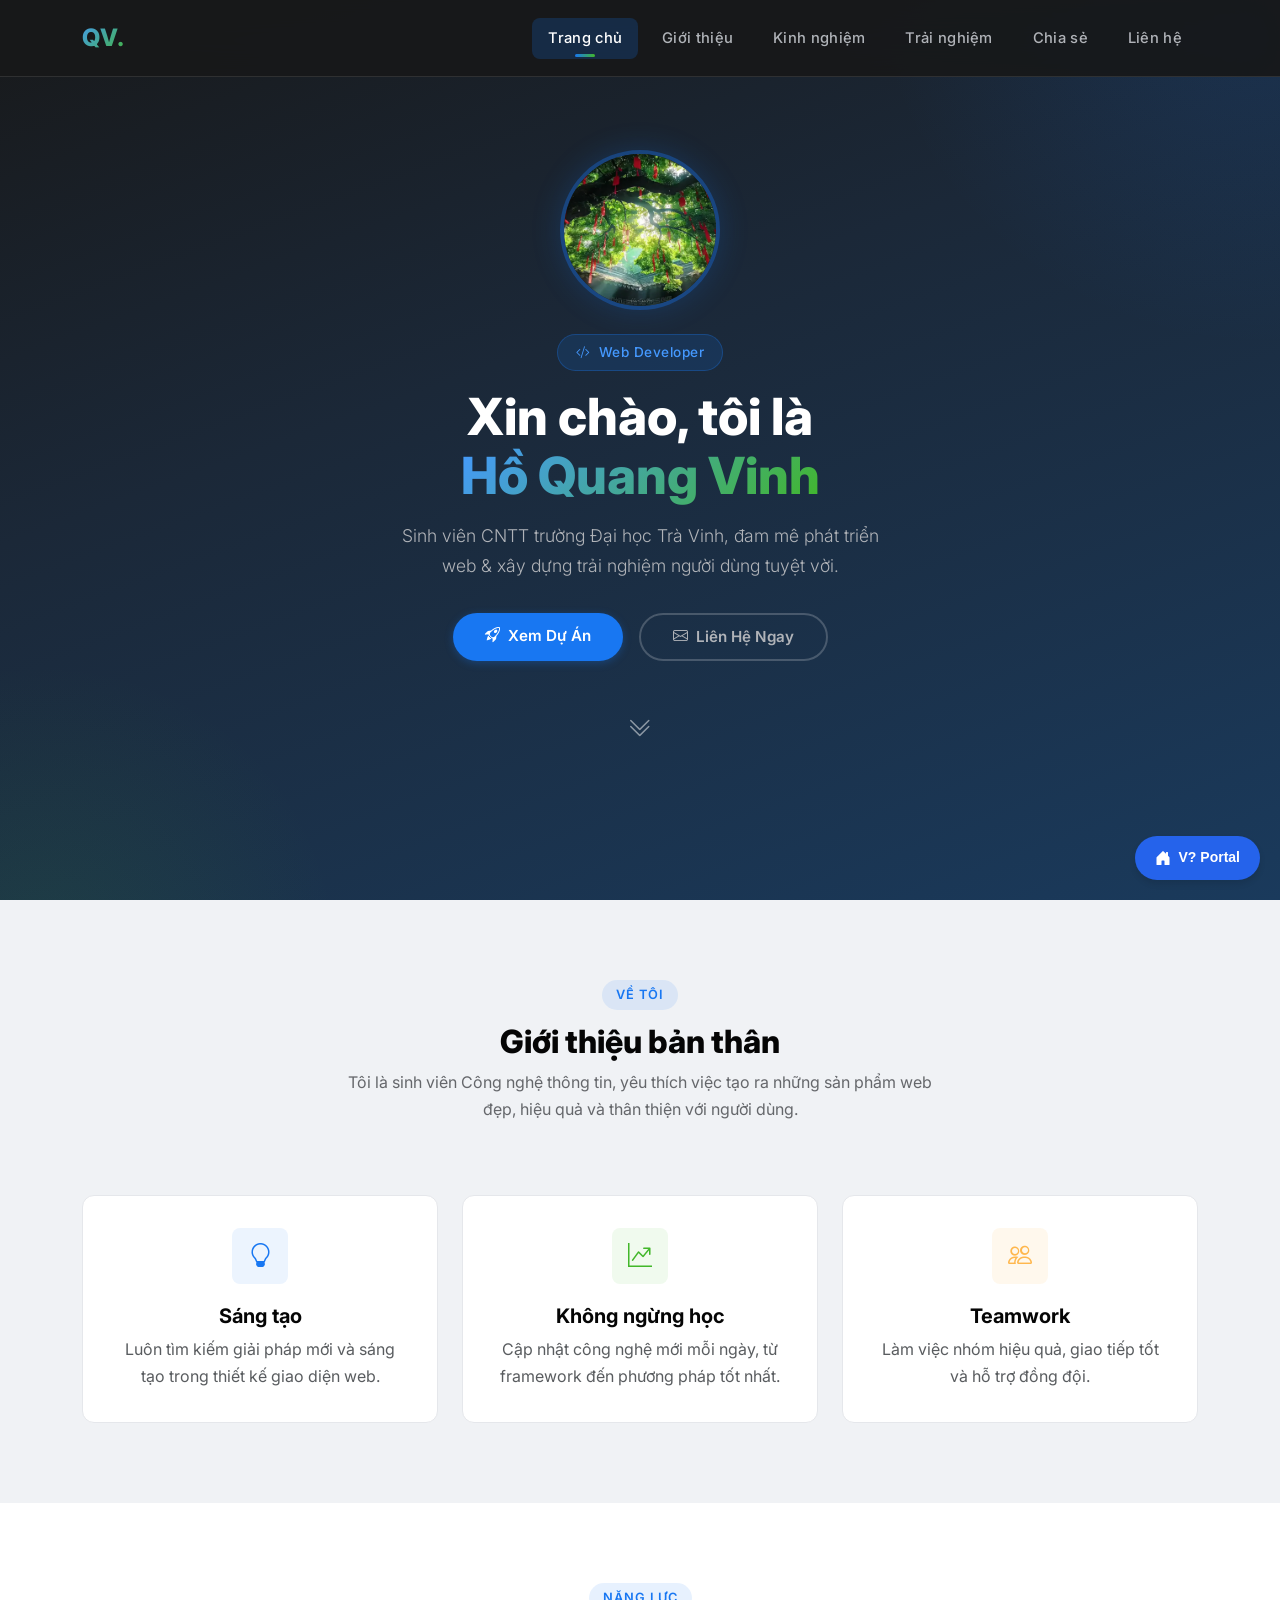
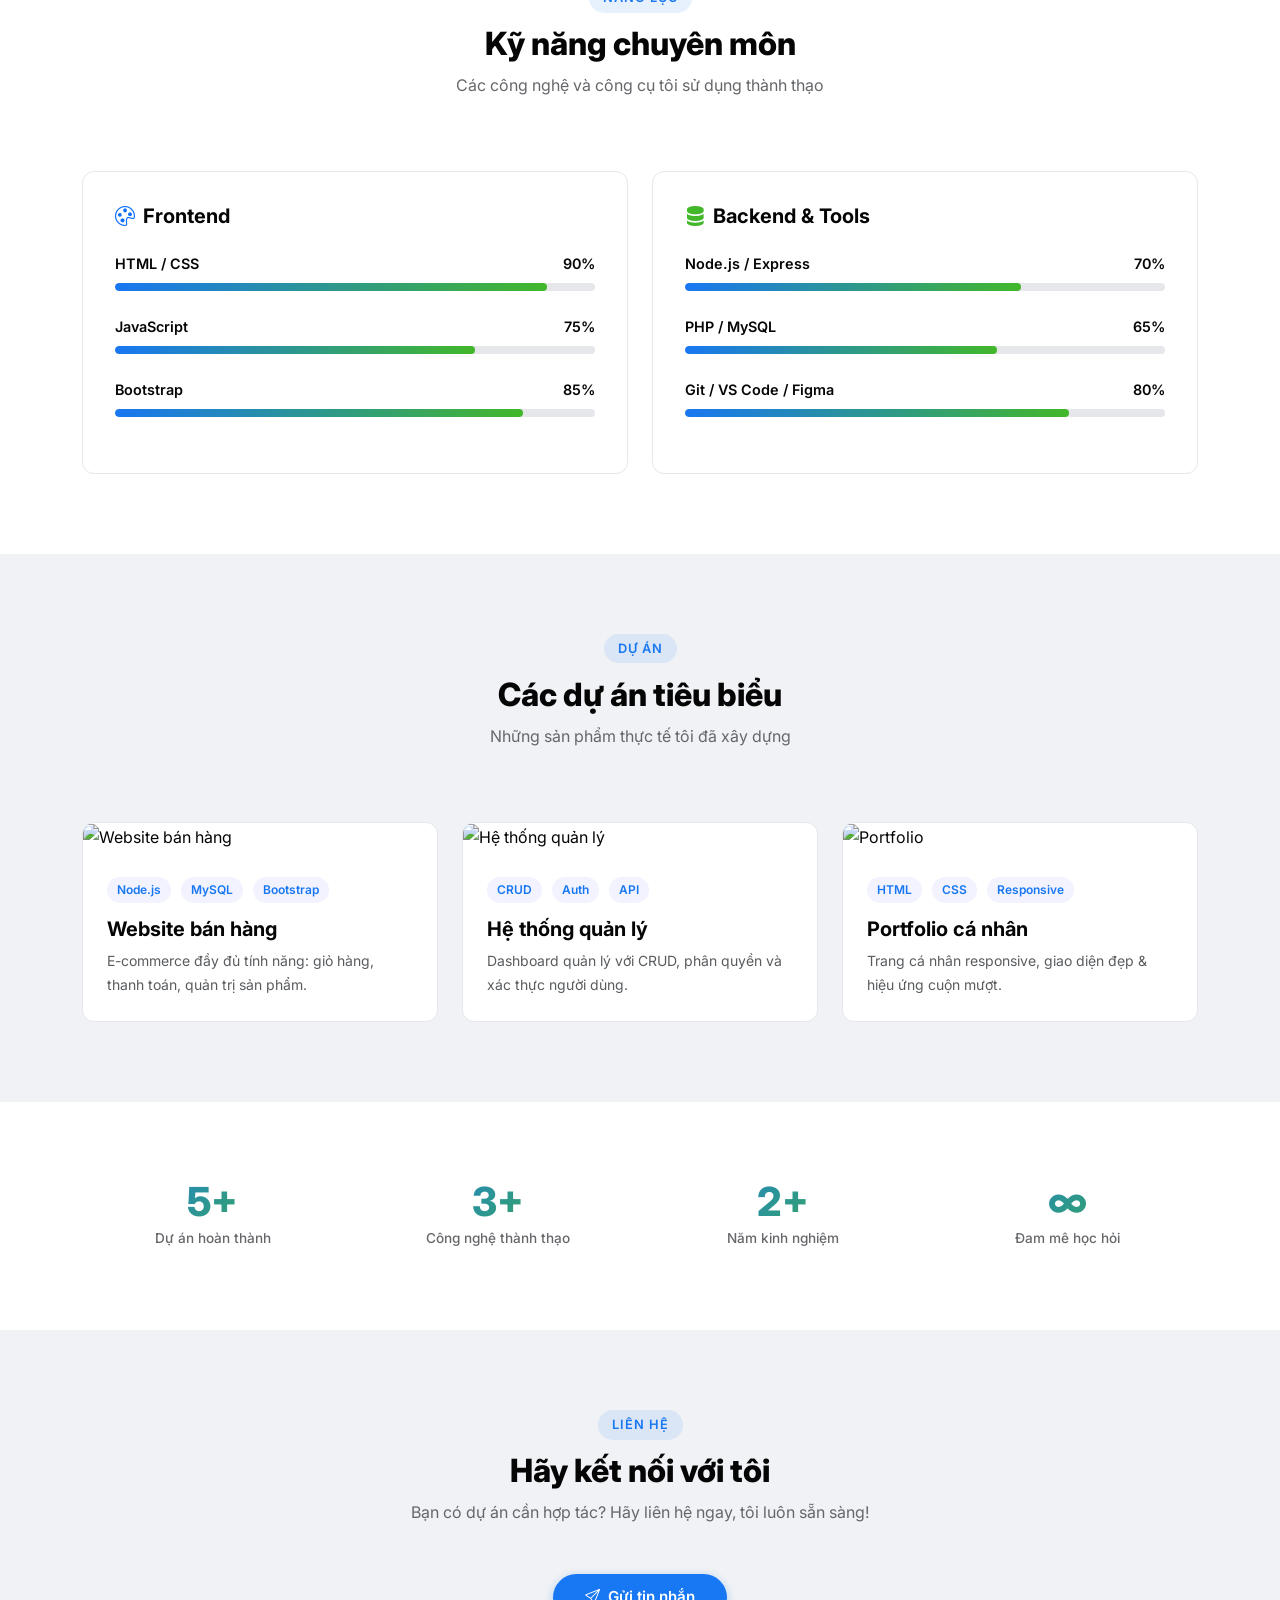
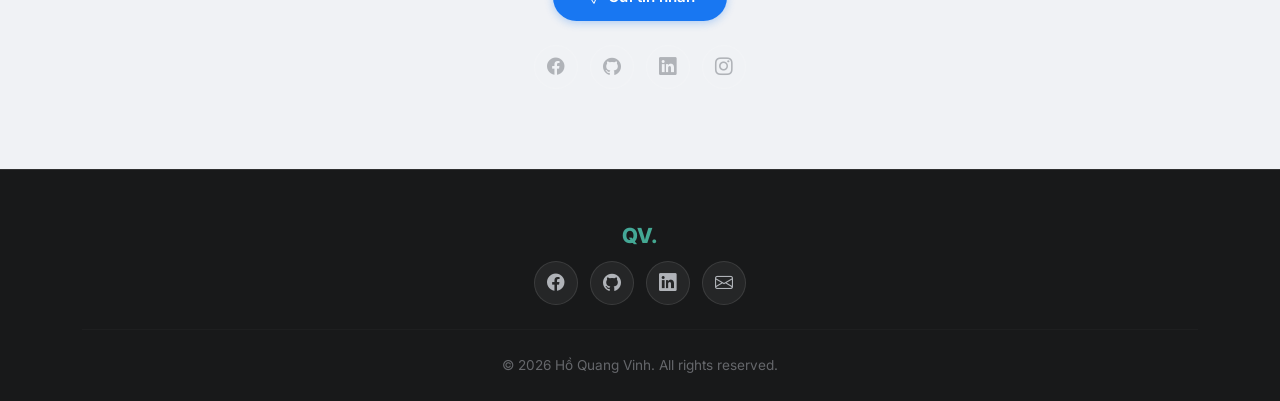
==== commit e14a56be: "UX: Thêm nút về Portal bằng Node (chuẩn UTF8)" ====
--- a/web_gtbt/index.html
+++ b/web_gtbt/index.html
@@ -303,5 +303,10 @@
 document.querySelectorAll('.bar-inner').forEach(el => barObserver.observe(el));
 </script>
 
+
+<!-- Nut Quay Lai Trang Chu -->
+<a href="../index.html" style="position: fixed; bottom: 20px; right: 20px; background-color: #2563EB; color: white; padding: 10px 20px; border-radius: 50px; text-decoration: none; font-family: sans-serif; font-size: 14px; font-weight: bold; box-shadow: 0 4px 6px rgba(0,0,0,0.1); z-index: 9999; display: flex; align-items: center; gap: 8px;">
+<svg xmlns="http://www.w3.org/2000/svg" width="16" height="16" fill="currentColor" viewBox="0 0 16 16"><path d="M6.5 14.5v-3.505c0-.245.25-.495.5-.495h2c.25 0 .5.25.5.5v3.5a.5.5 0 0 0 .5.5h4a.5.5 0 0 0 .5-.5v-7a.5.5 0 0 0-.146-.354L13 5.793V2.5a.5.5 0 0 0-.5-.5h-1a.5.5 0 0 0-.5.5v1.293L8.354 1.146a.5.5 0 0 0-.708 0l-6 6A.5.5 0 0 0 1.5 7.5v7a.5.5 0 0 0 .5.5h4a.5.5 0 0 0 .5-.5Z"/></svg> V? Portal
+</a>
 </body>
 </html>
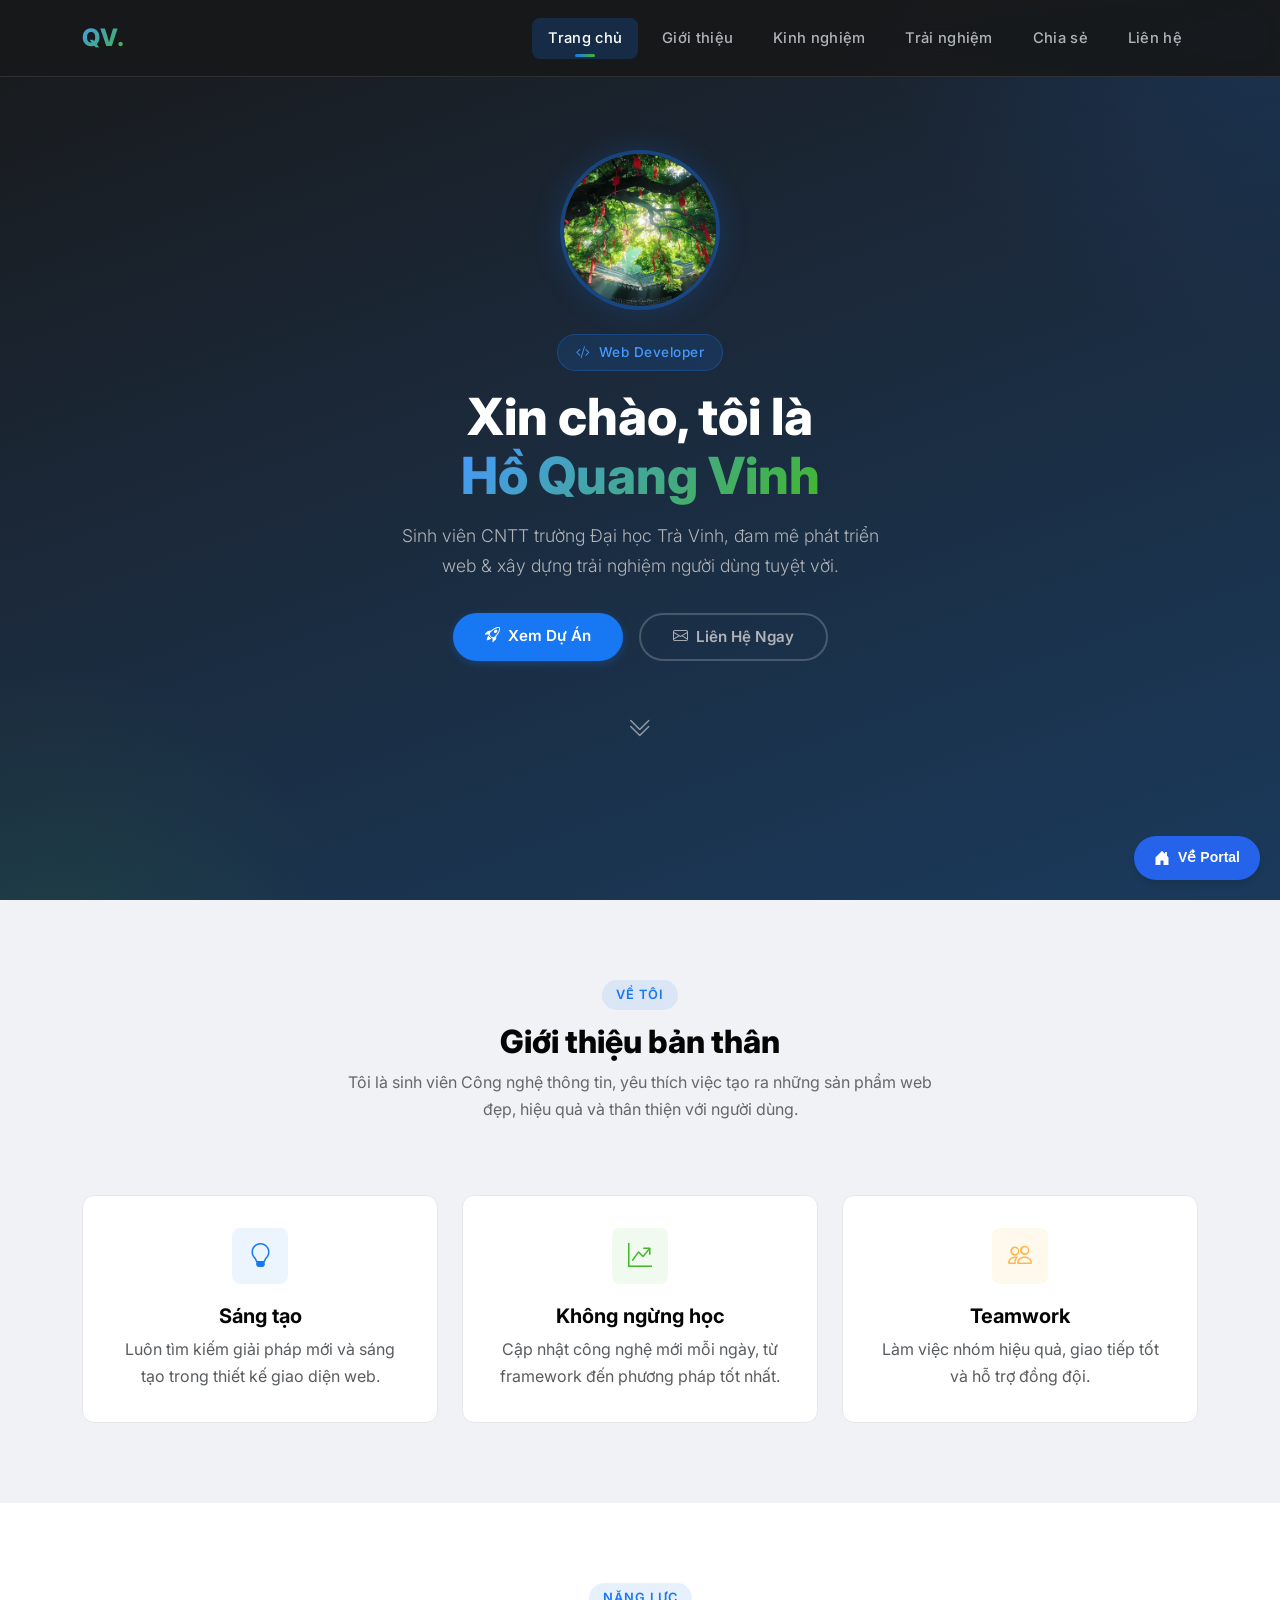
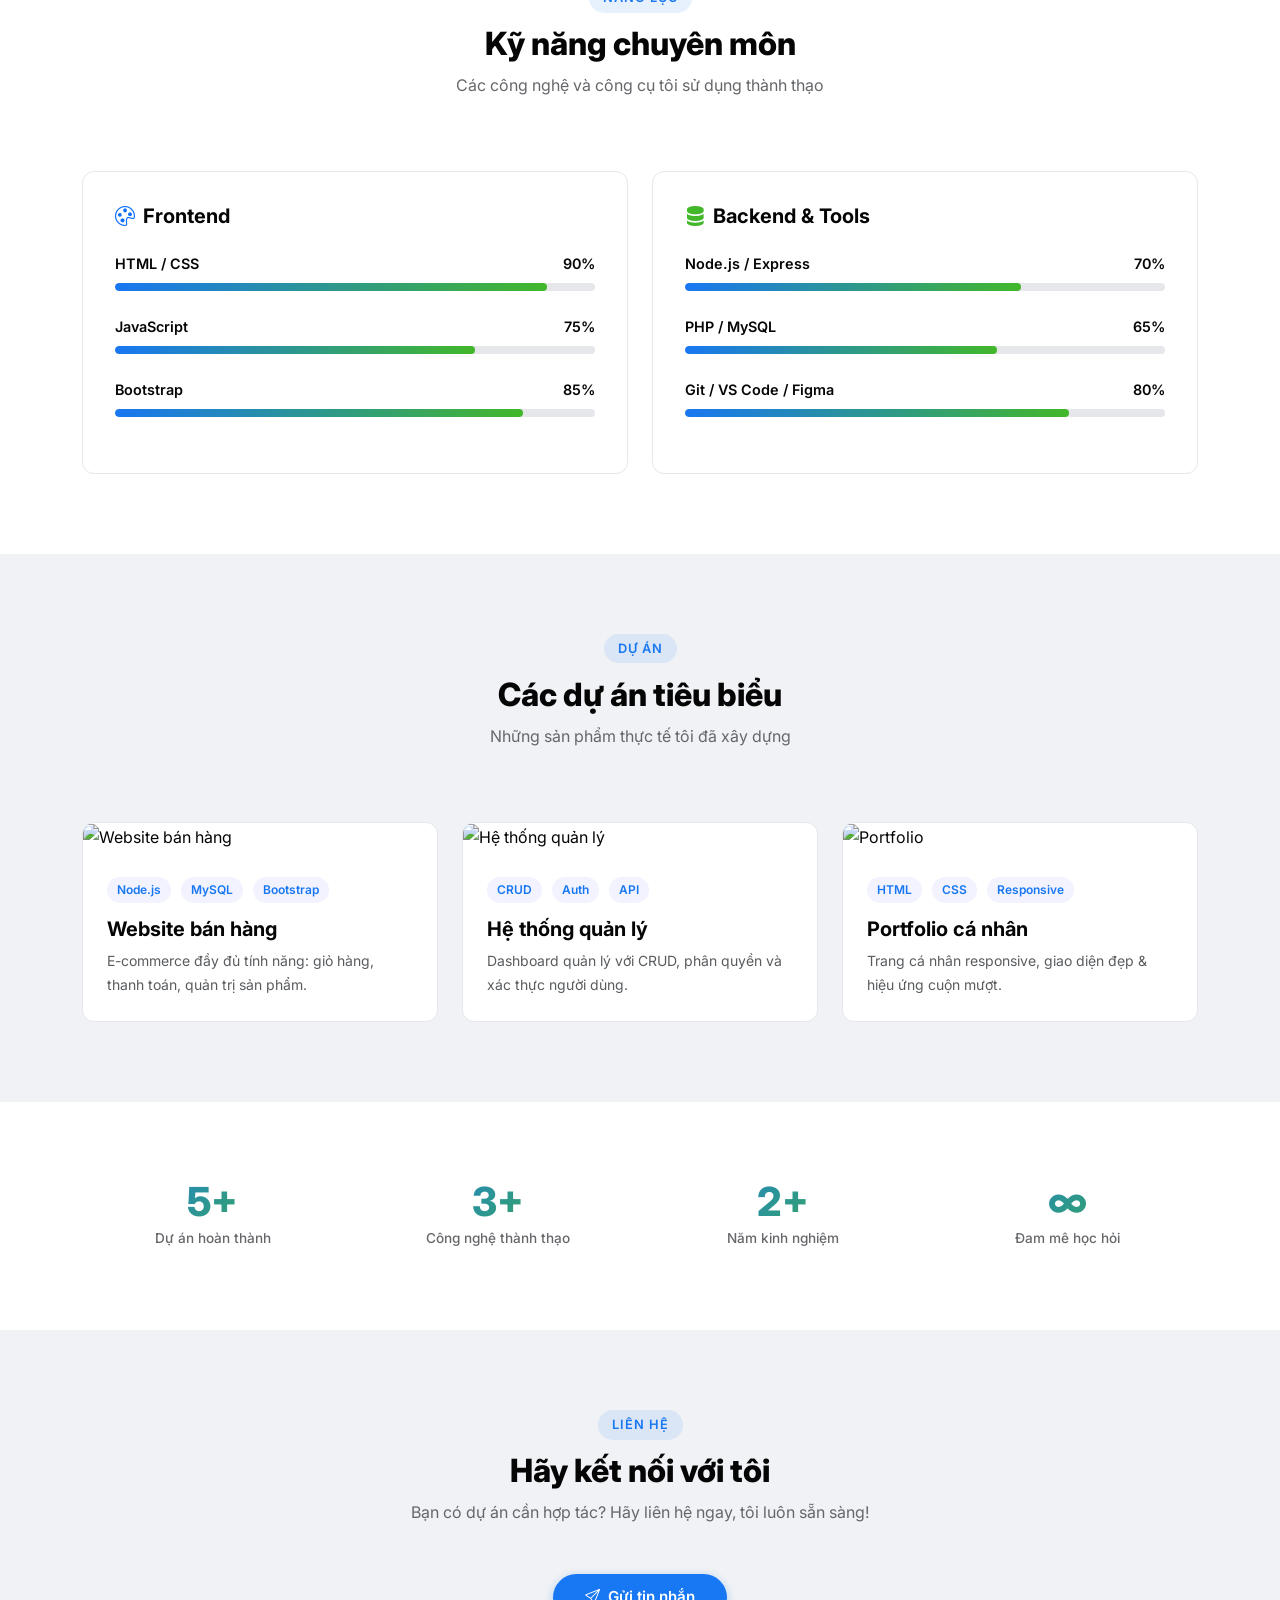
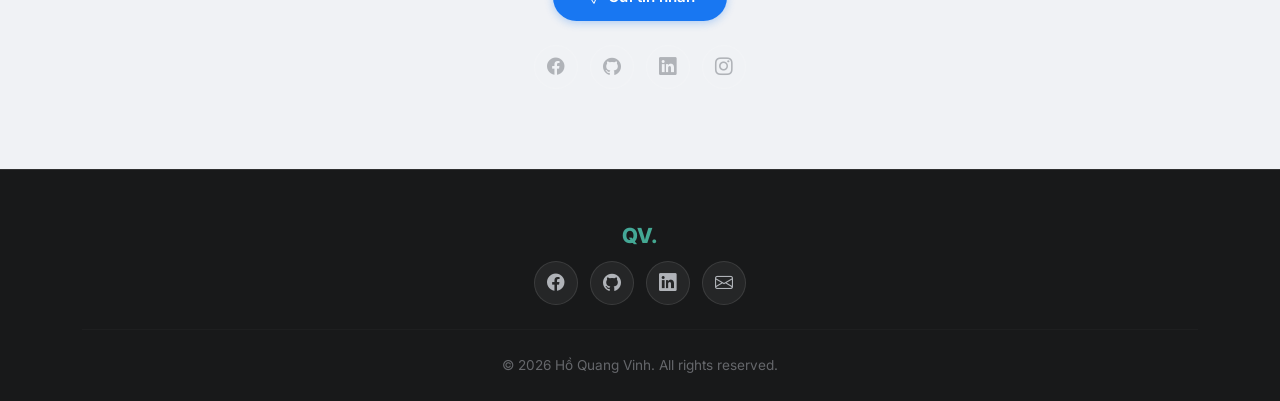
==== commit d705e1d6: "Fix: Khôi phục font chữ UTF-8 do lỗi từ PowerShell và đảm bảo script thêm nút hoạt động" ====
--- a/web_gtbt/index.html
+++ b/web_gtbt/index.html
@@ -305,8 +305,9 @@
 
 
 <!-- Nut Quay Lai Trang Chu -->
-<a href="../index.html" style="position: fixed; bottom: 20px; right: 20px; background-color: #2563EB; color: white; padding: 10px 20px; border-radius: 50px; text-decoration: none; font-family: sans-serif; font-size: 14px; font-weight: bold; box-shadow: 0 4px 6px rgba(0,0,0,0.1); z-index: 9999; display: flex; align-items: center; gap: 8px;">
-<svg xmlns="http://www.w3.org/2000/svg" width="16" height="16" fill="currentColor" viewBox="0 0 16 16"><path d="M6.5 14.5v-3.505c0-.245.25-.495.5-.495h2c.25 0 .5.25.5.5v3.5a.5.5 0 0 0 .5.5h4a.5.5 0 0 0 .5-.5v-7a.5.5 0 0 0-.146-.354L13 5.793V2.5a.5.5 0 0 0-.5-.5h-1a.5.5 0 0 0-.5.5v1.293L8.354 1.146a.5.5 0 0 0-.708 0l-6 6A.5.5 0 0 0 1.5 7.5v7a.5.5 0 0 0 .5.5h4a.5.5 0 0 0 .5-.5Z"/></svg> V? Portal
+<a href='../index.html' style='position: fixed; bottom: 20px; right: 20px; background-color: #2563EB; color: white; padding: 10px 20px; border-radius: 50px; text-decoration: none; font-family: sans-serif; font-size: 14px; font-weight: bold; box-shadow: 0 4px 6px rgba(0,0,0,0.1); z-index: 9999; display: flex; align-items: center; gap: 8px;'>
+<svg xmlns='http://www.w3.org/2000/svg' width='16' height='16' fill='currentColor' viewBox='0 0 16 16'><path d='M6.5 14.5v-3.505c0-.245.25-.495.5-.495h2c.25 0 .5.25.5.5v3.5a.5.5 0 0 0 .5.5h4a.5.5 0 0 0 .5-.5v-7a.5.5 0 0 0-.146-.354L13 5.793V2.5a.5.5 0 0 0-.5-.5h-1a.5.5 0 0 0-.5.5v1.293L8.354 1.146a.5.5 0 0 0-.708 0l-6 6A.5.5 0 0 0 1.5 7.5v7a.5.5 0 0 0 .5.5h4a.5.5 0 0 0 .5-.5Z'/></svg> Về Portal
 </a>
 </body>
+
 </html>
